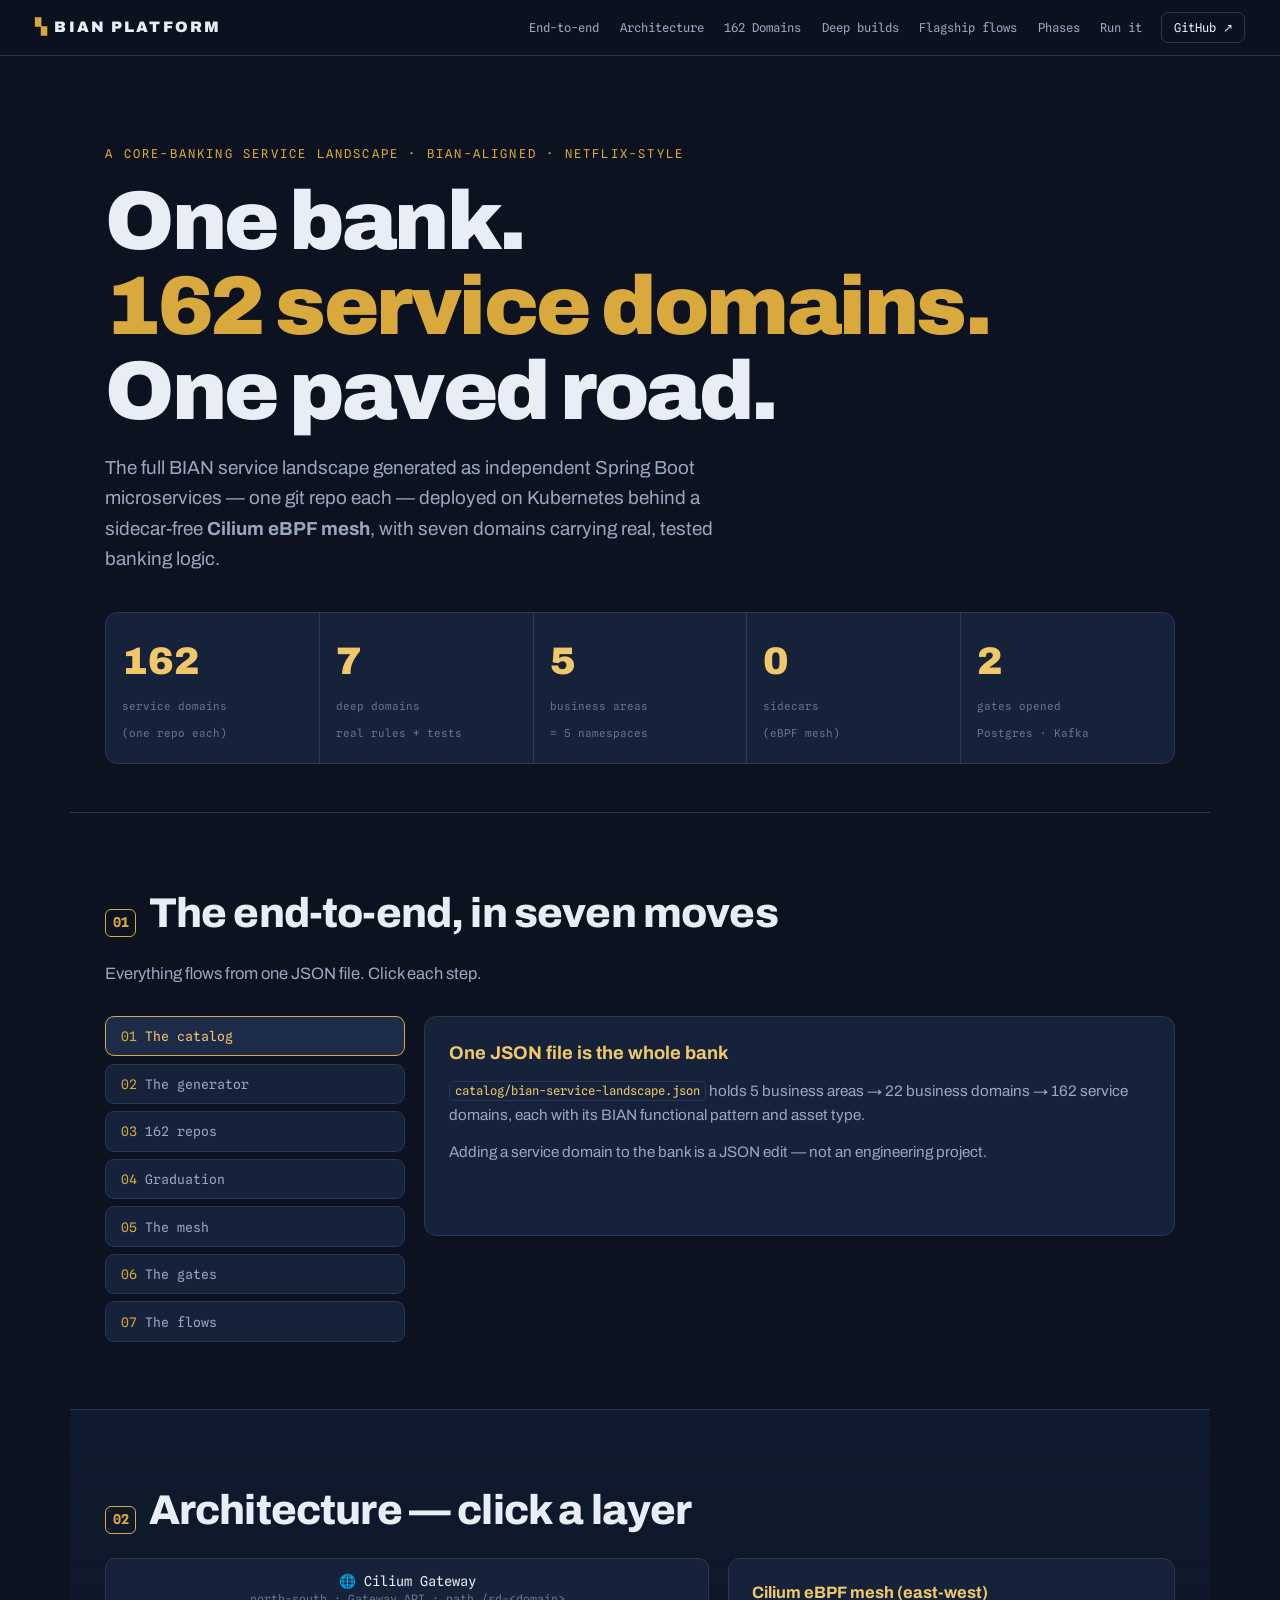
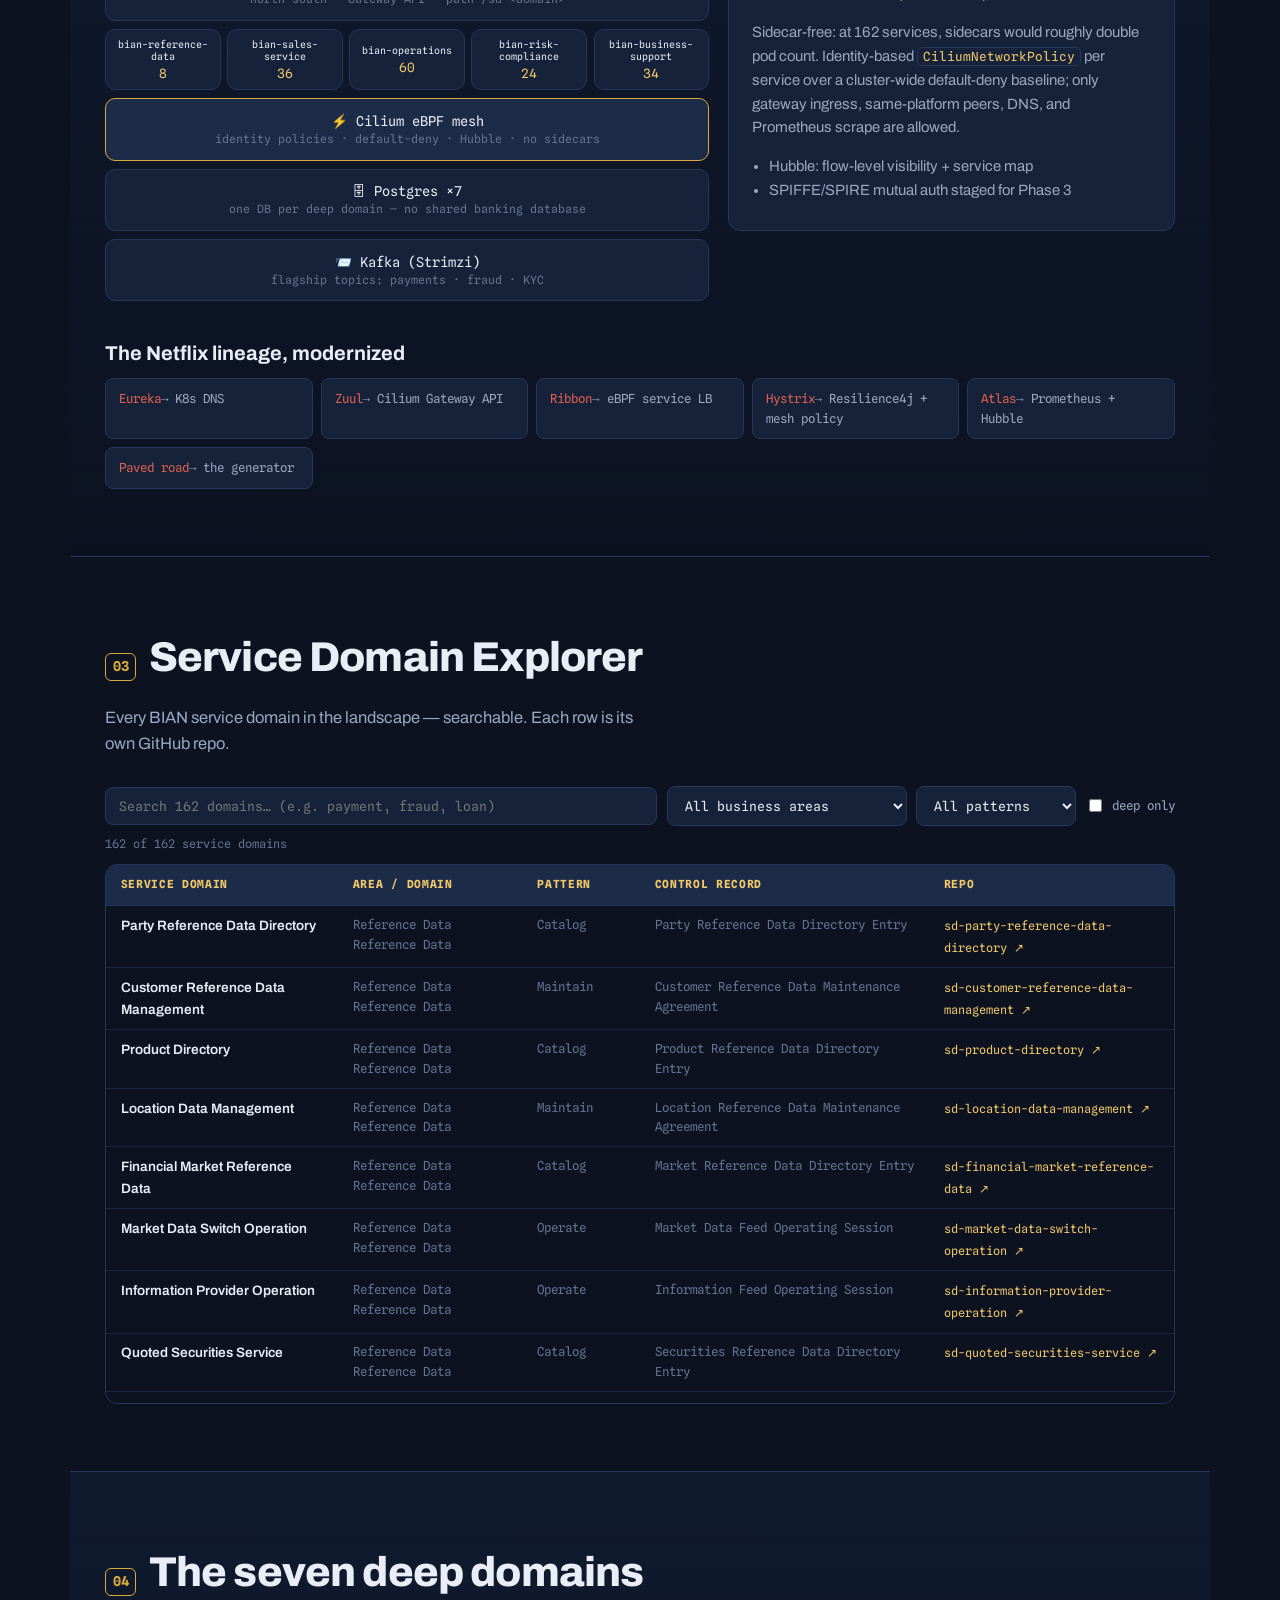
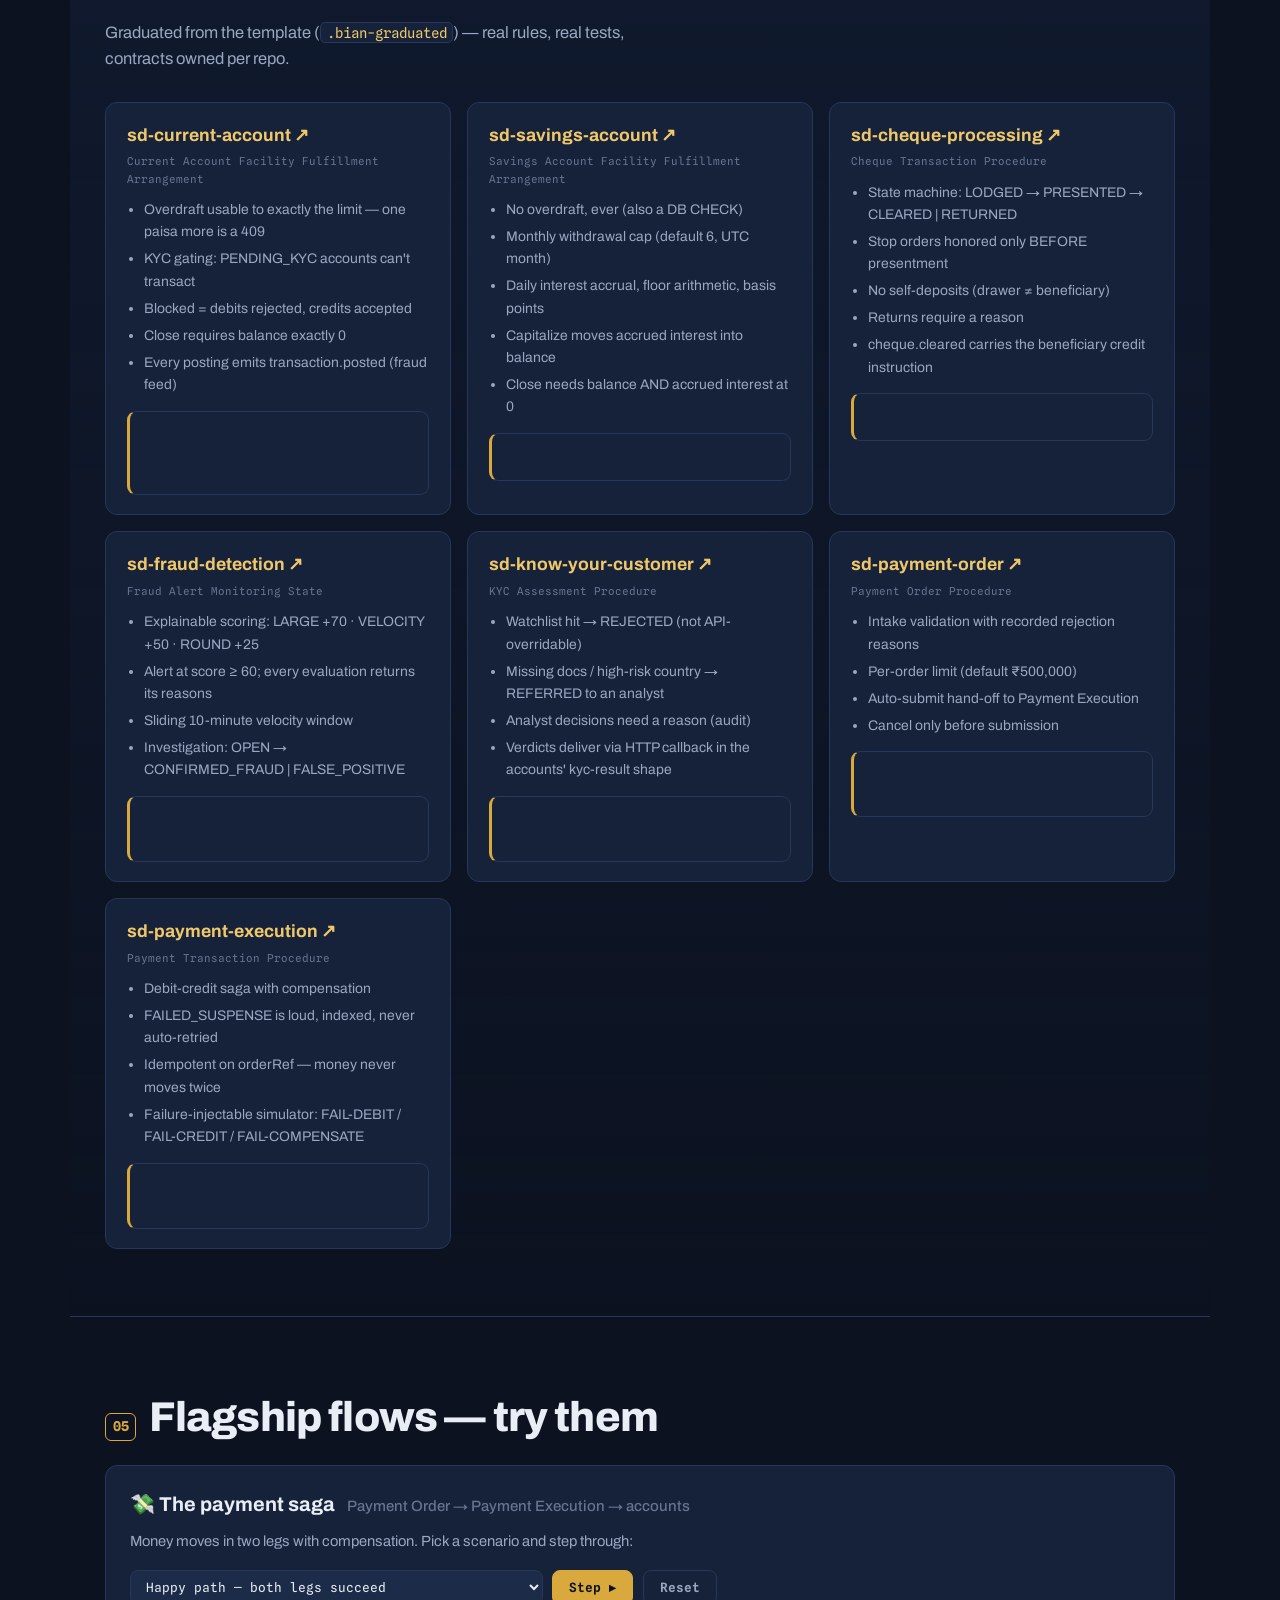
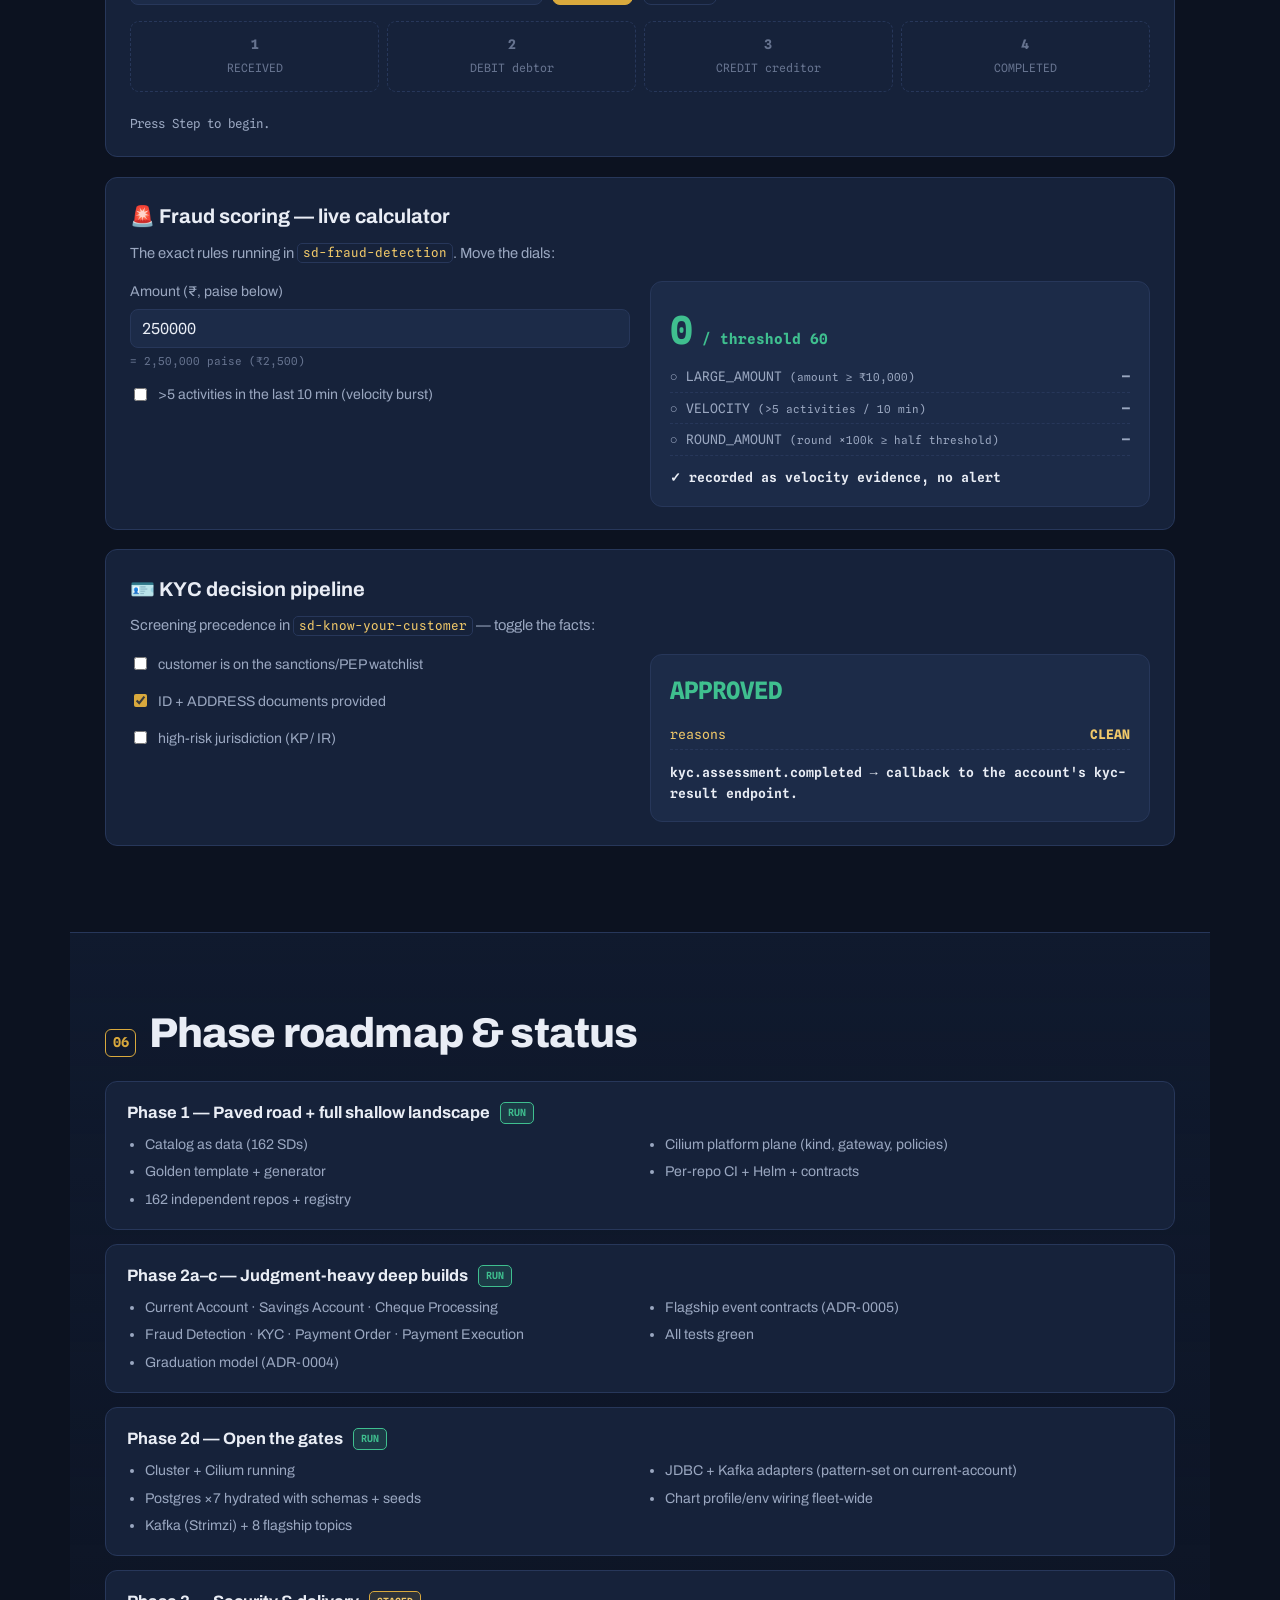
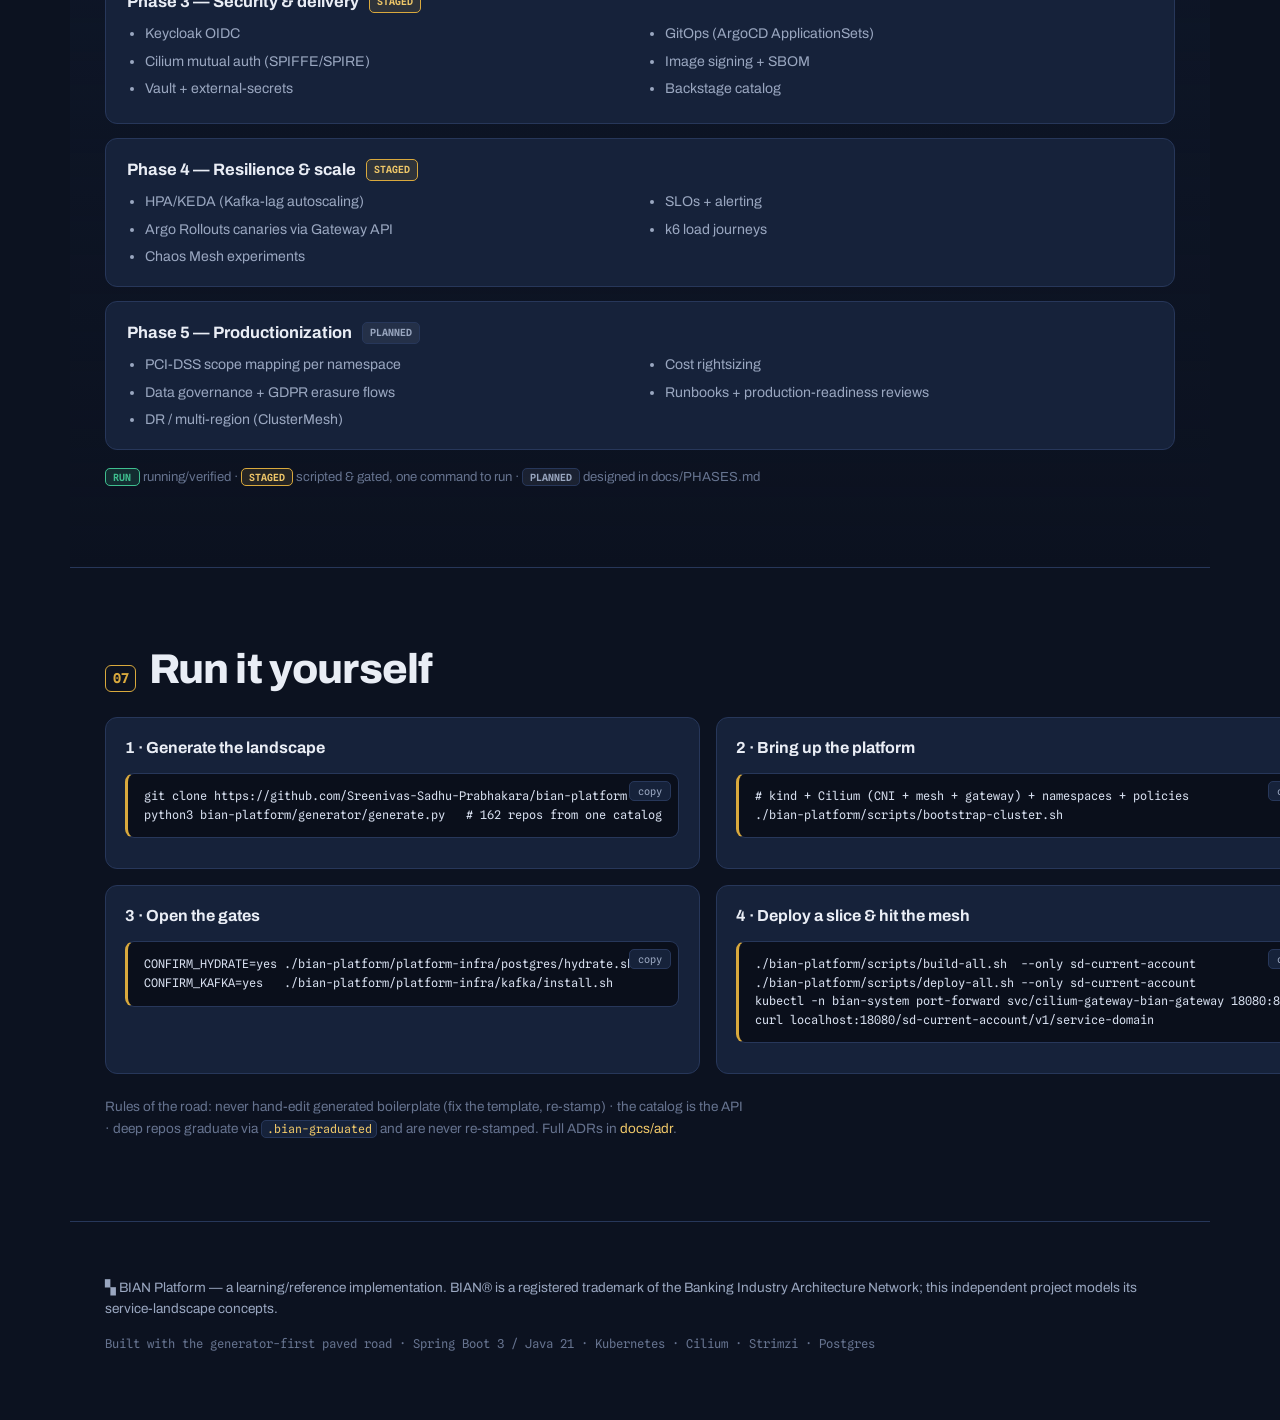
==== docs-site/index.html @ b66334ee "Interactive end-to-end docs site (GitHub Pages) docs-site/: hand-crafted SPA — journey stepper, clic" ====
<!DOCTYPE html>
<html lang="en">
<head>
  <meta charset="UTF-8" />
  <meta name="viewport" content="width=device-width, initial-scale=1.0" />
  <title>BIAN Platform — 162 banking service domains on a Cilium mesh</title>
  <meta name="description" content="End-to-end documentation for a BIAN-aligned core-banking microservice landscape: Netflix-style multi-repo, Spring Boot, Kubernetes, Cilium eBPF mesh." />
  <link rel="preconnect" href="https://fonts.googleapis.com" />
  <link rel="preconnect" href="https://fonts.gstatic.com" crossorigin />
  <link href="https://fonts.googleapis.com/css2?family=Archivo:wght@400;500;600;800;900&family=Spline+Sans+Mono:wght@400;500;600&display=swap" rel="stylesheet" />
  <link rel="stylesheet" href="styles.css" />
</head>
<body>

<header class="top">
  <a class="brand" href="#top"><span class="brand-tick">▚</span> BIAN&nbsp;PLATFORM</a>
  <nav class="nav">
    <a href="#journey">End-to-end</a>
    <a href="#architecture">Architecture</a>
    <a href="#explorer">162 Domains</a>
    <a href="#deep">Deep builds</a>
    <a href="#flows">Flagship flows</a>
    <a href="#phases">Phases</a>
    <a href="#run">Run it</a>
  </nav>
  <a class="gh" href="https://github.com/Sreenivas-Sadhu-Prabhakara/bian-platform" target="_blank" rel="noopener">GitHub ↗</a>
</header>

<main id="top">

  <!-- ─── HERO ─────────────────────────────────────────────────────────── -->
  <section class="hero">
    <p class="hero-eyebrow">A CORE-BANKING SERVICE LANDSCAPE · BIAN-ALIGNED · NETFLIX-STYLE</p>
    <h1>One bank.<br /><span class="accent">162 service domains.</span><br />One paved road.</h1>
    <p class="hero-sub">The full BIAN service landscape generated as independent Spring&nbsp;Boot microservices — one git repo each — deployed on Kubernetes behind a sidecar-free <strong>Cilium eBPF mesh</strong>, with seven domains carrying real, tested banking logic.</p>
    <div class="statline" id="statline">
      <div class="stat"><b>162</b><span>service domains<br/>(one repo each)</span></div>
      <div class="stat"><b>7</b><span>deep domains<br/>real rules + tests</span></div>
      <div class="stat"><b>5</b><span>business areas<br/>= 5 namespaces</span></div>
      <div class="stat"><b>0</b><span>sidecars<br/>(eBPF mesh)</span></div>
      <div class="stat"><b>2</b><span>gates opened<br/>Postgres · Kafka</span></div>
    </div>
  </section>

  <!-- ─── END-TO-END JOURNEY ───────────────────────────────────────────── -->
  <section id="journey" class="band">
    <h2><span class="no">01</span>The end-to-end, in seven moves</h2>
    <p class="intro">Everything flows from one JSON file. Click each step.</p>
    <div class="journey">
      <div class="journey-steps" id="journey-steps"></div>
      <div class="journey-detail" id="journey-detail"></div>
    </div>
  </section>

  <!-- ─── ARCHITECTURE ─────────────────────────────────────────────────── -->
  <section id="architecture" class="band band-alt">
    <h2><span class="no">02</span>Architecture — click a layer</h2>
    <div class="arch">
      <div class="arch-diagram" id="arch-diagram">
        <button class="arch-layer" data-layer="edge">🌐 Cilium Gateway <small>north-south · Gateway API · path /sd-&lt;domain&gt;</small></button>
        <div class="arch-ns-row">
          <button class="arch-layer ns" data-layer="ns">bian-reference-data <small>8</small></button>
          <button class="arch-layer ns" data-layer="ns">bian-sales-service <small>36</small></button>
          <button class="arch-layer ns" data-layer="ns">bian-operations <small>60</small></button>
          <button class="arch-layer ns" data-layer="ns">bian-risk-compliance <small>24</small></button>
          <button class="arch-layer ns" data-layer="ns">bian-business-support <small>34</small></button>
        </div>
        <button class="arch-layer" data-layer="mesh">⚡ Cilium eBPF mesh <small>identity policies · default-deny · Hubble · no sidecars</small></button>
        <button class="arch-layer" data-layer="data">🗄 Postgres ×7 <small>one DB per deep domain — no shared banking database</small></button>
        <button class="arch-layer" data-layer="events">📨 Kafka (Strimzi) <small>flagship topics: payments · fraud · KYC</small></button>
      </div>
      <div class="arch-detail" id="arch-detail"></div>
    </div>
    <div class="netflix">
      <h3>The Netflix lineage, modernized</h3>
      <div class="netflix-grid">
        <div><span>Eureka</span>→ K8s DNS</div>
        <div><span>Zuul</span>→ Cilium Gateway API</div>
        <div><span>Ribbon</span>→ eBPF service LB</div>
        <div><span>Hystrix</span>→ Resilience4j + mesh policy</div>
        <div><span>Atlas</span>→ Prometheus + Hubble</div>
        <div><span>Paved road</span>→ the generator</div>
      </div>
    </div>
  </section>

  <!-- ─── EXPLORER ─────────────────────────────────────────────────────── -->
  <section id="explorer" class="band">
    <h2><span class="no">03</span>Service Domain Explorer</h2>
    <p class="intro">Every BIAN service domain in the landscape — searchable. Each row is its own GitHub repo.</p>
    <div class="explorer-controls">
      <input type="search" id="ex-search" placeholder="Search 162 domains… (e.g. payment, fraud, loan)" aria-label="Search service domains" />
      <select id="ex-area" aria-label="Filter by business area"><option value="">All business areas</option></select>
      <select id="ex-pattern" aria-label="Filter by functional pattern"><option value="">All patterns</option></select>
      <label class="ex-deep"><input type="checkbox" id="ex-deeponly" /> deep only</label>
    </div>
    <p class="ex-count" id="ex-count"></p>
    <div class="ex-table-wrap">
      <table class="ex-table">
        <thead><tr><th>Service domain</th><th>Area / domain</th><th>Pattern</th><th>Control record</th><th>Repo</th></tr></thead>
        <tbody id="ex-body"></tbody>
      </table>
    </div>
  </section>

  <!-- ─── DEEP DOMAINS ─────────────────────────────────────────────────── -->
  <section id="deep" class="band band-alt">
    <h2><span class="no">04</span>The seven deep domains</h2>
    <p class="intro">Graduated from the template (<code>.bian-graduated</code>) — real rules, real tests, contracts owned per repo.</p>
    <div class="deep-grid" id="deep-grid"></div>
  </section>

  <!-- ─── FLAGSHIP FLOWS ───────────────────────────────────────────────── -->
  <section id="flows" class="band">
    <h2><span class="no">05</span>Flagship flows — try them</h2>

    <div class="flow">
      <h3>💸 The payment saga <small>Payment Order → Payment Execution → accounts</small></h3>
      <p>Money moves in two legs with compensation. Pick a scenario and step through:</p>
      <div class="saga-controls">
        <select id="saga-scenario">
          <option value="happy">Happy path — both legs succeed</option>
          <option value="debit">Debit fails — clean failure, nothing moved</option>
          <option value="credit">Credit fails — compensation returns the money</option>
          <option value="suspense">Credit AND compensation fail — SUSPENSE (ops!)</option>
        </select>
        <button class="btn" id="saga-step">Step ▸</button>
        <button class="btn ghost" id="saga-reset">Reset</button>
      </div>
      <div class="saga-track" id="saga-track"></div>
    </div>

    <div class="flow">
      <h3>🚨 Fraud scoring — live calculator</h3>
      <p>The exact rules running in <code>sd-fraud-detection</code>. Move the dials:</p>
      <div class="fraud-calc">
        <div class="fraud-inputs">
          <label>Amount (₹, paise below)
            <input type="number" id="fr-amount" value="250000" min="1" step="1000" />
            <small id="fr-amount-note"></small>
          </label>
          <label class="fr-check"><input type="checkbox" id="fr-velocity" /> &gt;5 activities in the last 10 min (velocity burst)</label>
        </div>
        <div class="fraud-result" id="fraud-result"></div>
      </div>
    </div>

    <div class="flow">
      <h3>🪪 KYC decision pipeline</h3>
      <p>Screening precedence in <code>sd-know-your-customer</code> — toggle the facts:</p>
      <div class="kyc-calc">
        <div class="kyc-inputs">
          <label class="fr-check"><input type="checkbox" id="kyc-watchlist" /> customer is on the sanctions/PEP watchlist</label>
          <label class="fr-check"><input type="checkbox" id="kyc-docs" checked /> ID + ADDRESS documents provided</label>
          <label class="fr-check"><input type="checkbox" id="kyc-country" /> high-risk jurisdiction (KP / IR)</label>
        </div>
        <div class="kyc-result" id="kyc-result"></div>
      </div>
    </div>
  </section>

  <!-- ─── PHASES ───────────────────────────────────────────────────────── -->
  <section id="phases" class="band band-alt">
    <h2><span class="no">06</span>Phase roadmap &amp; status</h2>
    <div class="timeline" id="timeline"></div>
    <p class="legend"><span class="pill run">RUN</span> running/verified · <span class="pill staged">STAGED</span> scripted &amp; gated, one command to run · <span class="pill planned">PLANNED</span> designed in docs/PHASES.md</p>
  </section>

  <!-- ─── RUN IT ───────────────────────────────────────────────────────── -->
  <section id="run" class="band">
    <h2><span class="no">07</span>Run it yourself</h2>
    <div class="run-grid">
      <div class="run-card">
        <h3>1 · Generate the landscape</h3>
<pre data-copy><code>git clone https://github.com/Sreenivas-Sadhu-Prabhakara/bian-platform
python3 bian-platform/generator/generate.py   # 162 repos from one catalog</code></pre>
      </div>
      <div class="run-card">
        <h3>2 · Bring up the platform</h3>
<pre data-copy><code># kind + Cilium (CNI + mesh + gateway) + namespaces + policies
./bian-platform/scripts/bootstrap-cluster.sh</code></pre>
      </div>
      <div class="run-card">
        <h3>3 · Open the gates</h3>
<pre data-copy><code>CONFIRM_HYDRATE=yes ./bian-platform/platform-infra/postgres/hydrate.sh
CONFIRM_KAFKA=yes   ./bian-platform/platform-infra/kafka/install.sh</code></pre>
      </div>
      <div class="run-card">
        <h3>4 · Deploy a slice &amp; hit the mesh</h3>
<pre data-copy><code>./bian-platform/scripts/build-all.sh  --only sd-current-account
./bian-platform/scripts/deploy-all.sh --only sd-current-account
kubectl -n bian-system port-forward svc/cilium-gateway-bian-gateway 18080:80 &amp;
curl localhost:18080/sd-current-account/v1/service-domain</code></pre>
      </div>
    </div>
    <p class="run-note">Rules of the road: never hand-edit generated boilerplate (fix the template, re-stamp) · the catalog is the API · deep repos graduate via <code>.bian-graduated</code> and are never re-stamped. Full ADRs in <a href="https://github.com/Sreenivas-Sadhu-Prabhakara/bian-platform/tree/main/docs/adr" target="_blank" rel="noopener">docs/adr</a>.</p>
  </section>

</main>

<footer class="foot">
  <p>▚ BIAN Platform — a learning/reference implementation. BIAN® is a registered trademark of the Banking Industry Architecture Network; this independent project models its service-landscape concepts.</p>
  <p class="foot-dim">Built with the generator-first paved road · Spring Boot 3 / Java 21 · Kubernetes · Cilium · Strimzi · Postgres</p>
</footer>

<script src="data.js"></script>
<script src="app.js"></script>
</body>
</html>
---- docs-site/styles.css ----
/* ════════════════════════════════════════════════════════════════
   BIAN Platform docs — "private-bank mission control"
   Dark ink-navy, ledger gold accent, grotesk display + mono data.
   ════════════════════════════════════════════════════════════════ */
:root {
  --bg:        #0c1220;
  --bg-2:      #101a2e;
  --panel:     #16223a;
  --panel-2:   #1c2b48;
  --line:      #27375a;
  --ink:       #e9edf5;
  --ink-dim:   #9aa7c0;
  --ink-faint: #66738f;
  --gold:      #d9a93d;
  --gold-soft: #f0c869;
  --green:     #3fbf8f;
  --red:       #e0604f;
  --blue:      #5b8dd9;
  --mono: "Spline Sans Mono", ui-monospace, Menlo, monospace;
  --sans: "Archivo", -apple-system, "Helvetica Neue", sans-serif;
  --maxw: 1140px;
  --r: 12px;
}
* { box-sizing: border-box; }
html { scroll-behavior: smooth; scroll-padding-top: 76px; }
body {
  margin: 0; background: var(--bg); color: var(--ink);
  font-family: var(--sans); font-size: 16.5px; line-height: 1.6;
  -webkit-font-smoothing: antialiased;
}
body::before { /* ledger grid */
  content: ""; position: fixed; inset: 0; pointer-events: none; opacity: .35; z-index: 0;
  background-image:
    linear-gradient(rgba(91,141,217,.05) 1px, transparent 1px),
    linear-gradient(90deg, rgba(91,141,217,.05) 1px, transparent 1px);
  background-size: 44px 44px;
}
main, header, footer { position: relative; z-index: 1; }
a { color: var(--gold-soft); text-decoration: none; }
a:hover { text-decoration: underline; }
code { font-family: var(--mono); font-size: .85em; background: var(--panel); border: 1px solid var(--line); border-radius: 5px; padding: .1em .4em; color: var(--gold-soft); }
h2 { font-size: clamp(1.7rem, 4.5vw, 2.6rem); font-weight: 800; letter-spacing: -.02em; margin: 0 0 .9rem; display: flex; gap: .8rem; align-items: baseline; }
h2 .no { font-family: var(--mono); font-size: .85rem; color: var(--gold); border: 1px solid var(--gold); border-radius: 6px; padding: .12rem .45rem; }
h3 { font-weight: 700; font-size: 1.25rem; margin: 0 0 .6rem; }
h3 small { color: var(--ink-faint); font-weight: 500; font-size: .75em; margin-left: .5rem; }
.intro { color: var(--ink-dim); max-width: 62ch; margin: 0 0 1.8rem; }

/* top bar */
.top {
  position: sticky; top: 0; z-index: 50; display: flex; align-items: center; gap: 1.2rem;
  padding: .75rem clamp(1rem, 4vw, 2.2rem);
  background: rgba(12,18,32,.86); backdrop-filter: blur(10px);
  border-bottom: 1px solid var(--line);
}
.brand { font-weight: 900; letter-spacing: .14em; font-size: .95rem; color: var(--ink); }
.brand-tick { color: var(--gold); }
.nav { display: flex; gap: clamp(.6rem, 1.6vw, 1.3rem); flex-wrap: wrap; margin-left: auto; }
.nav a { font-family: var(--mono); font-size: .76rem; color: var(--ink-dim); }
.nav a:hover { color: var(--gold-soft); text-decoration: none; }
.gh { font-family: var(--mono); font-size: .76rem; border: 1px solid var(--line); border-radius: 7px; padding: .3rem .7rem; color: var(--ink); }
.gh:hover { border-color: var(--gold); text-decoration: none; }
@media (max-width: 900px) { .nav { display: none; } }

/* hero */
.hero { max-width: var(--maxw); margin: 0 auto; padding: clamp(3rem, 8vw, 5.5rem) clamp(1rem, 4vw, 2.2rem) 3rem; }
.hero-eyebrow { font-family: var(--mono); font-size: .76rem; letter-spacing: .18em; color: var(--gold); margin: 0 0 1rem; }
.hero h1 { font-size: clamp(2.6rem, 8vw, 5.2rem); font-weight: 900; line-height: 1.02; letter-spacing: -.03em; margin: 0 0 1.2rem; }
.accent { color: var(--gold); }
.hero-sub { max-width: 56ch; color: var(--ink-dim); font-size: clamp(1rem, 2.2vw, 1.18rem); margin: 0 0 2.4rem; }
.statline { display: grid; grid-template-columns: repeat(5, 1fr); gap: 1px; background: var(--line); border: 1px solid var(--line); border-radius: var(--r); overflow: hidden; }
.stat { background: var(--panel); padding: 1.1rem 1rem; }
.stat b { display: block; font-size: clamp(1.6rem, 4vw, 2.4rem); font-weight: 900; color: var(--gold-soft); font-variant-numeric: tabular-nums; }
.stat span { font-family: var(--mono); font-size: .68rem; color: var(--ink-faint); line-height: 1.4; }
@media (max-width: 760px) { .statline { grid-template-columns: repeat(2, 1fr); } }

/* bands */
.band { max-width: var(--maxw); margin: 0 auto; padding: clamp(2.6rem, 6vw, 4.2rem) clamp(1rem, 4vw, 2.2rem); border-top: 1px solid var(--line); }
.band-alt { background: linear-gradient(180deg, var(--bg-2), transparent); }

/* journey */
.journey { display: grid; grid-template-columns: 300px 1fr; gap: 1.2rem; align-items: start; }
@media (max-width: 820px) { .journey { grid-template-columns: 1fr; } }
.journey-steps { display: flex; flex-direction: column; gap: .45rem; }
.jstep {
  text-align: left; cursor: pointer; font-family: var(--mono); font-size: .82rem;
  background: var(--panel); color: var(--ink-dim); border: 1px solid var(--line);
  border-radius: 9px; padding: .7rem .9rem; transition: .15s;
}
.jstep:hover { border-color: var(--gold); color: var(--ink); }
.jstep.active { background: var(--panel-2); border-color: var(--gold); color: var(--gold-soft); }
.jstep .jno { color: var(--gold); margin-right: .5rem; }
.journey-detail { background: var(--panel); border: 1px solid var(--line); border-radius: var(--r); padding: 1.4rem 1.5rem; min-height: 220px; position: sticky; top: 86px; }
.journey-detail h4 { margin: 0 0 .6rem; font-size: 1.15rem; color: var(--gold-soft); }
.journey-detail p { margin: 0 0 .8rem; color: var(--ink-dim); font-size: .95rem; }
.journey-detail code { font-size: .8em; }

/* architecture */
.arch { display: grid; grid-template-columns: 1.15fr .85fr; gap: 1.2rem; align-items: start; }
@media (max-width: 880px) { .arch { grid-template-columns: 1fr; } }
.arch-diagram { display: flex; flex-direction: column; gap: .5rem; }
.arch-layer {
  cursor: pointer; width: 100%; text-align: center; font-family: var(--mono); font-size: .85rem;
  background: var(--panel); color: var(--ink); border: 1px solid var(--line); border-radius: 10px;
  padding: .85rem .8rem; transition: .15s;
}
.arch-layer small { display: block; color: var(--ink-faint); font-size: .72rem; margin-top: .2rem; }
.arch-layer:hover, .arch-layer.active { border-color: var(--gold); background: var(--panel-2); }
.arch-ns-row { display: grid; grid-template-columns: repeat(5, 1fr); gap: .4rem; }
.arch-layer.ns { font-size: .62rem; padding: .55rem .25rem; }
.arch-layer.ns small { font-size: .8rem; color: var(--gold-soft); }
@media (max-width: 680px) { .arch-ns-row { grid-template-columns: repeat(2, 1fr); } }
.arch-detail { background: var(--panel); border: 1px solid var(--line); border-radius: var(--r); padding: 1.3rem 1.4rem; min-height: 180px; position: sticky; top: 86px; }
.arch-detail h4 { margin: 0 0 .5rem; color: var(--gold-soft); }
.arch-detail p, .arch-detail li { color: var(--ink-dim); font-size: .93rem; }
.arch-detail ul { padding-left: 1.1rem; margin: .4rem 0; }
.netflix { margin-top: 2.2rem; }
.netflix-grid { display: grid; grid-template-columns: repeat(auto-fit, minmax(190px, 1fr)); gap: .5rem; }
.netflix-grid div { font-family: var(--mono); font-size: .78rem; color: var(--ink-dim); background: var(--panel); border: 1px solid var(--line); border-radius: 8px; padding: .6rem .8rem; }
.netflix-grid span { color: var(--red); }

/* explorer */
.explorer-controls { display: flex; gap: .6rem; flex-wrap: wrap; align-items: center; margin-bottom: .6rem; }
.explorer-controls input[type="search"], .explorer-controls select {
  background: var(--panel); color: var(--ink); border: 1px solid var(--line); border-radius: 8px;
  font-family: var(--mono); font-size: .82rem; padding: .6rem .8rem;
}
.explorer-controls input[type="search"] { flex: 1; min-width: 240px; }
.ex-deep { font-family: var(--mono); font-size: .78rem; color: var(--ink-dim); display: inline-flex; align-items: center; gap: .4rem; }
.ex-deep input { accent-color: var(--gold); }
.ex-count { font-family: var(--mono); font-size: .74rem; color: var(--ink-faint); margin: 0 0 .6rem; }
.ex-table-wrap { border: 1px solid var(--line); border-radius: var(--r); overflow: auto; max-height: 540px; }
.ex-table { width: 100%; border-collapse: collapse; font-size: .85rem; }
.ex-table th {
  position: sticky; top: 0; background: var(--panel-2); color: var(--gold-soft);
  font-family: var(--mono); font-size: .7rem; text-transform: uppercase; letter-spacing: .06em;
  text-align: left; padding: .7rem .9rem; border-bottom: 1px solid var(--line);
}
.ex-table td { padding: .55rem .9rem; border-bottom: 1px solid rgba(39,55,90,.5); vertical-align: top; }
.ex-table tbody tr:hover { background: var(--panel); }
.ex-table .sd-name { font-weight: 600; color: var(--ink); }
.ex-table .dim { color: var(--ink-faint); font-size: .78rem; font-family: var(--mono); }
.badge-deep { font-family: var(--mono); font-size: .62rem; color: #0c1220; background: var(--gold); border-radius: 4px; padding: .1rem .35rem; margin-left: .45rem; vertical-align: middle; }
.repo-link { font-family: var(--mono); font-size: .74rem; }

/* deep grid */
.deep-grid { display: grid; grid-template-columns: repeat(auto-fill, minmax(330px, 1fr)); gap: 1rem; }
.deep-card { background: var(--panel); border: 1px solid var(--line); border-radius: var(--r); padding: 1.2rem 1.3rem; }
.deep-card h4 { margin: 0 0 .2rem; font-size: 1.1rem; }
.deep-card .cr { font-family: var(--mono); font-size: .68rem; color: var(--ink-faint); margin: 0 0 .7rem; }
.deep-card ul { margin: 0 0 .9rem; padding-left: 1.05rem; color: var(--ink-dim); font-size: .87rem; }
.deep-card li { margin-bottom: .3rem; }
.deep-card pre { margin: 0; }

/* code blocks */
pre {
  position: relative; background: #0a0f1b; border: 1px solid var(--line); border-left: 3px solid var(--gold);
  border-radius: 9px; padding: .85rem 1rem; overflow-x: auto;
  font-family: var(--mono); font-size: .74rem; line-height: 1.55; color: #d6deee;
}
pre code { background: transparent; border: 0; padding: 0; color: inherit; font-size: 1em; }
.copy-btn {
  position: absolute; top: .45rem; right: .45rem; cursor: pointer;
  font-family: var(--mono); font-size: .64rem; color: var(--ink-dim);
  background: var(--panel); border: 1px solid var(--line); border-radius: 5px; padding: .2rem .5rem;
}
.copy-btn:hover { color: var(--gold-soft); border-color: var(--gold); }
.copy-btn.ok { color: #0c1220; background: var(--gold); border-color: var(--gold); }

/* flows */
.flow { background: var(--panel); border: 1px solid var(--line); border-radius: var(--r); padding: 1.4rem 1.5rem; margin-bottom: 1.2rem; }
.flow p { color: var(--ink-dim); font-size: .92rem; margin: .2rem 0 1rem; }
.btn {
  cursor: pointer; font-family: var(--mono); font-size: .8rem; font-weight: 600;
  background: var(--gold); color: #0c1220; border: 1px solid var(--gold); border-radius: 8px; padding: .55rem 1rem;
}
.btn:hover { background: var(--gold-soft); }
.btn.ghost { background: transparent; color: var(--ink-dim); border-color: var(--line); }
.btn.ghost:hover { color: var(--ink); border-color: var(--ink-dim); }
.saga-controls { display: flex; gap: .6rem; flex-wrap: wrap; margin-bottom: 1rem; }
.saga-controls select { background: var(--panel-2); color: var(--ink); border: 1px solid var(--line); border-radius: 8px; font-family: var(--mono); font-size: .8rem; padding: .5rem .7rem; }
.saga-track { display: flex; gap: .5rem; flex-wrap: wrap; }
.saga-node {
  flex: 1; min-width: 130px; text-align: center; font-family: var(--mono); font-size: .72rem;
  border: 1px dashed var(--line); border-radius: 9px; padding: .8rem .5rem; color: var(--ink-faint);
  transition: .2s;
}
.saga-node b { display: block; font-size: .82rem; margin-bottom: .25rem; }
.saga-node.on { border-style: solid; border-color: var(--blue); color: var(--ink); background: rgba(91,141,217,.08); }
.saga-node.good { border-color: var(--green); color: var(--green); background: rgba(63,191,143,.08); }
.saga-node.bad { border-color: var(--red); color: var(--red); background: rgba(224,96,79,.08); }
.saga-msg { font-family: var(--mono); font-size: .78rem; margin-top: .9rem; color: var(--ink-dim); min-height: 1.4em; }

.fraud-calc, .kyc-calc { display: grid; grid-template-columns: 1fr 1fr; gap: 1.2rem; align-items: start; }
@media (max-width: 720px) { .fraud-calc, .kyc-calc { grid-template-columns: 1fr; } }
.fraud-inputs label, .kyc-inputs label { display: block; font-size: .88rem; color: var(--ink-dim); margin-bottom: .9rem; }
.fraud-inputs input[type="number"] {
  display: block; width: 100%; margin-top: .35rem; background: var(--panel-2); color: var(--ink);
  border: 1px solid var(--line); border-radius: 8px; font-family: var(--mono); font-size: .95rem; padding: .55rem .7rem;
}
.fraud-inputs small { display: block; font-family: var(--mono); font-size: .68rem; color: var(--ink-faint); margin-top: .3rem; }
.fr-check { display: flex !important; gap: .5rem; align-items: flex-start; cursor: pointer; }
.fr-check input { accent-color: var(--gold); margin-top: .2rem; }
.fraud-result, .kyc-result { background: var(--panel-2); border: 1px solid var(--line); border-radius: var(--r); padding: 1.1rem 1.2rem; font-family: var(--mono); font-size: .82rem; }
.score-big { font-size: 2.4rem; font-weight: 900; font-variant-numeric: tabular-nums; }
.score-big.alert { color: var(--red); }
.score-big.clean { color: var(--green); }
.rule-line { display: flex; justify-content: space-between; border-bottom: 1px dashed var(--line); padding: .3rem 0; color: var(--ink-dim); }
.rule-line.hit { color: var(--gold-soft); }
.verdict { margin-top: .7rem; font-weight: 600; }
.kyc-outcome { font-size: 1.5rem; font-weight: 900; margin-bottom: .5rem; }
.kyc-outcome.approved { color: var(--green); }
.kyc-outcome.rejected { color: var(--red); }
.kyc-outcome.referred { color: var(--gold-soft); }

/* timeline */
.timeline { display: flex; flex-direction: column; gap: .9rem; }
.phase { background: var(--panel); border: 1px solid var(--line); border-radius: var(--r); padding: 1.1rem 1.3rem; }
.phase h4 { margin: 0 0 .5rem; display: flex; align-items: center; gap: .6rem; flex-wrap: wrap; }
.phase ul { margin: 0; padding-left: 1.1rem; color: var(--ink-dim); font-size: .88rem; columns: 2; column-gap: 2rem; }
@media (max-width: 720px) { .phase ul { columns: 1; } }
.phase li { margin-bottom: .3rem; break-inside: avoid; }
.pill { font-family: var(--mono); font-size: .62rem; font-weight: 600; border-radius: 5px; padding: .12rem .45rem; vertical-align: middle; }
.pill.run { background: rgba(63,191,143,.15); color: var(--green); border: 1px solid var(--green); }
.pill.staged { background: rgba(217,169,61,.12); color: var(--gold-soft); border: 1px solid var(--gold); }
.pill.planned { background: rgba(154,167,192,.1); color: var(--ink-dim); border: 1px solid var(--line); }
.legend { font-size: .82rem; color: var(--ink-faint); margin-top: 1rem; }

/* run */
.run-grid { display: grid; grid-template-columns: 1fr 1fr; gap: 1rem; }
@media (max-width: 760px) { .run-grid { grid-template-columns: 1fr; } }
.run-card { background: var(--panel); border: 1px solid var(--line); border-radius: var(--r); padding: 1.1rem 1.2rem; }
.run-card h3 { font-size: 1rem; }
.run-note { color: var(--ink-faint); font-size: .85rem; margin-top: 1.4rem; max-width: 80ch; }

/* footer */
.foot { max-width: var(--maxw); margin: 0 auto; padding: 2.6rem clamp(1rem, 4vw, 2.2rem) 3.4rem; border-top: 1px solid var(--line); color: var(--ink-dim); font-size: .85rem; }
.foot-dim { color: var(--ink-faint); font-size: .76rem; font-family: var(--mono); }

@media (prefers-reduced-motion: reduce) { * { transition: none !important; scroll-behavior: auto !important; } }
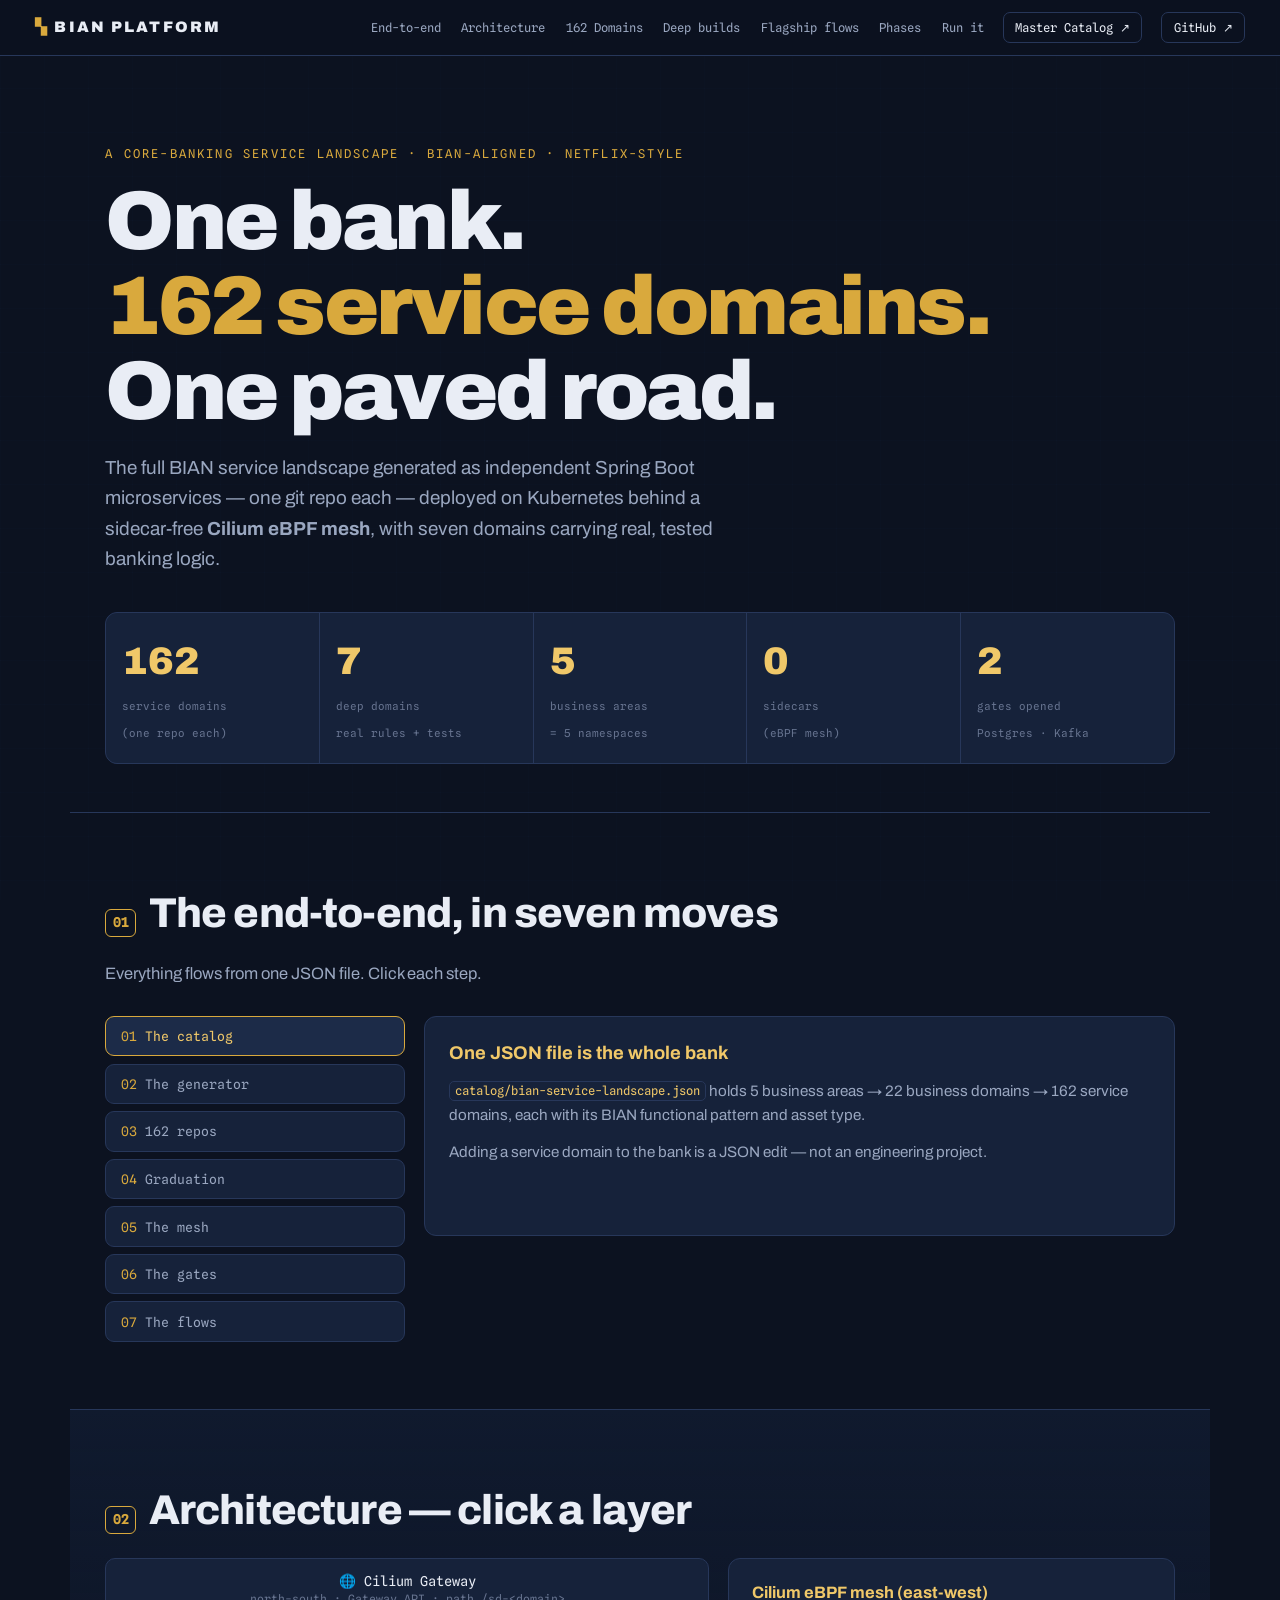
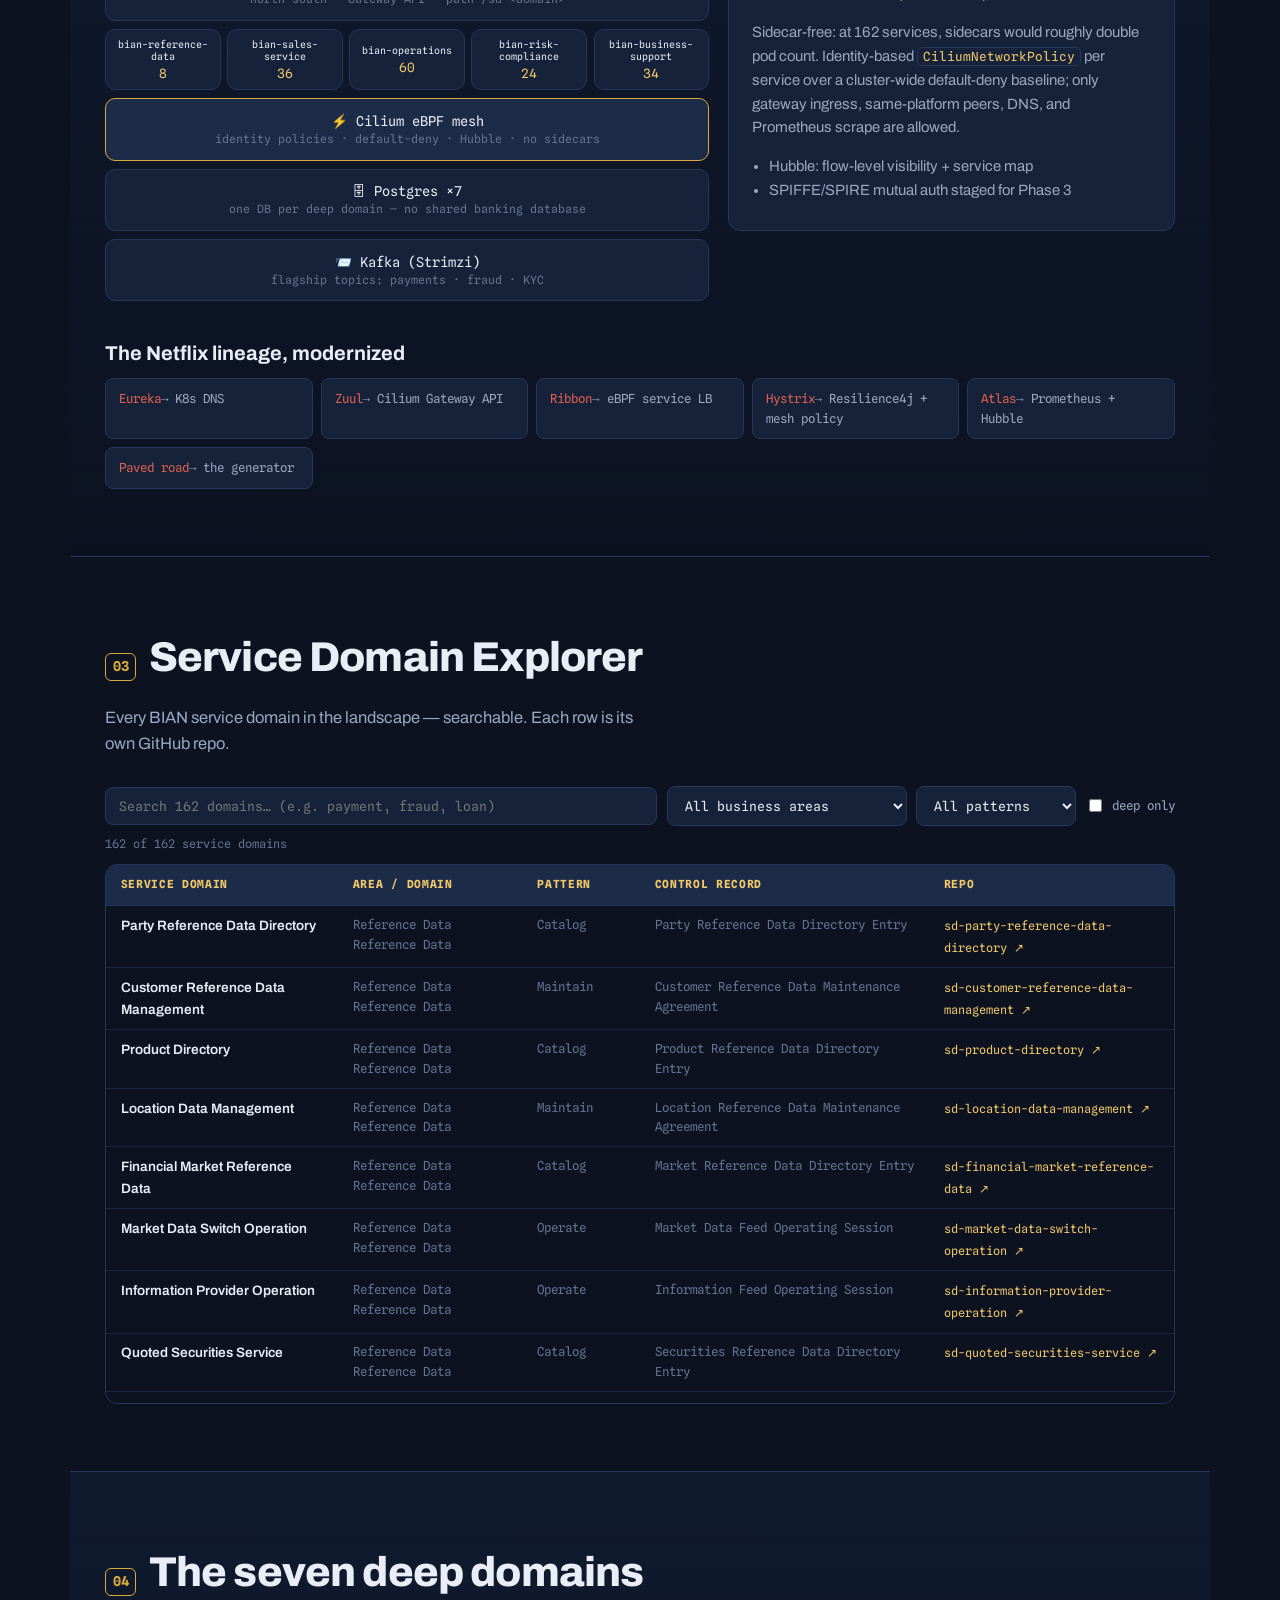
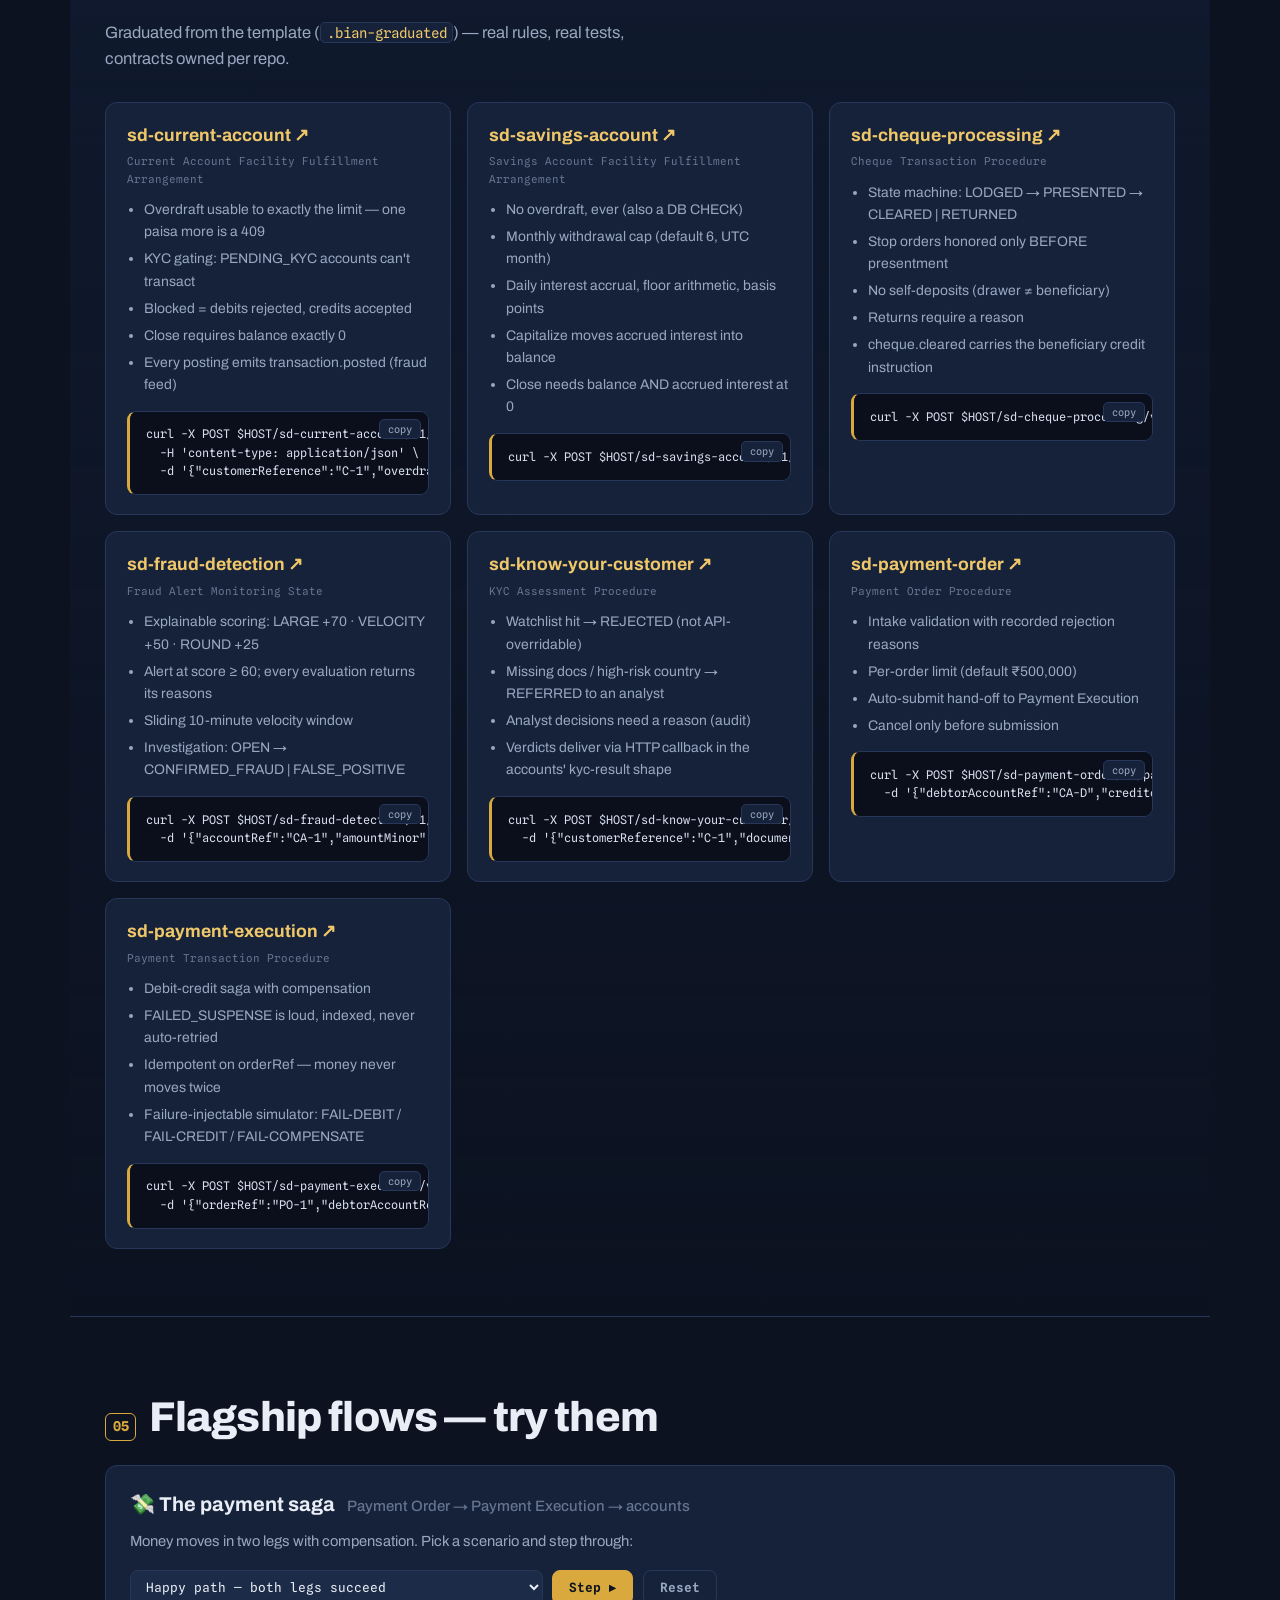
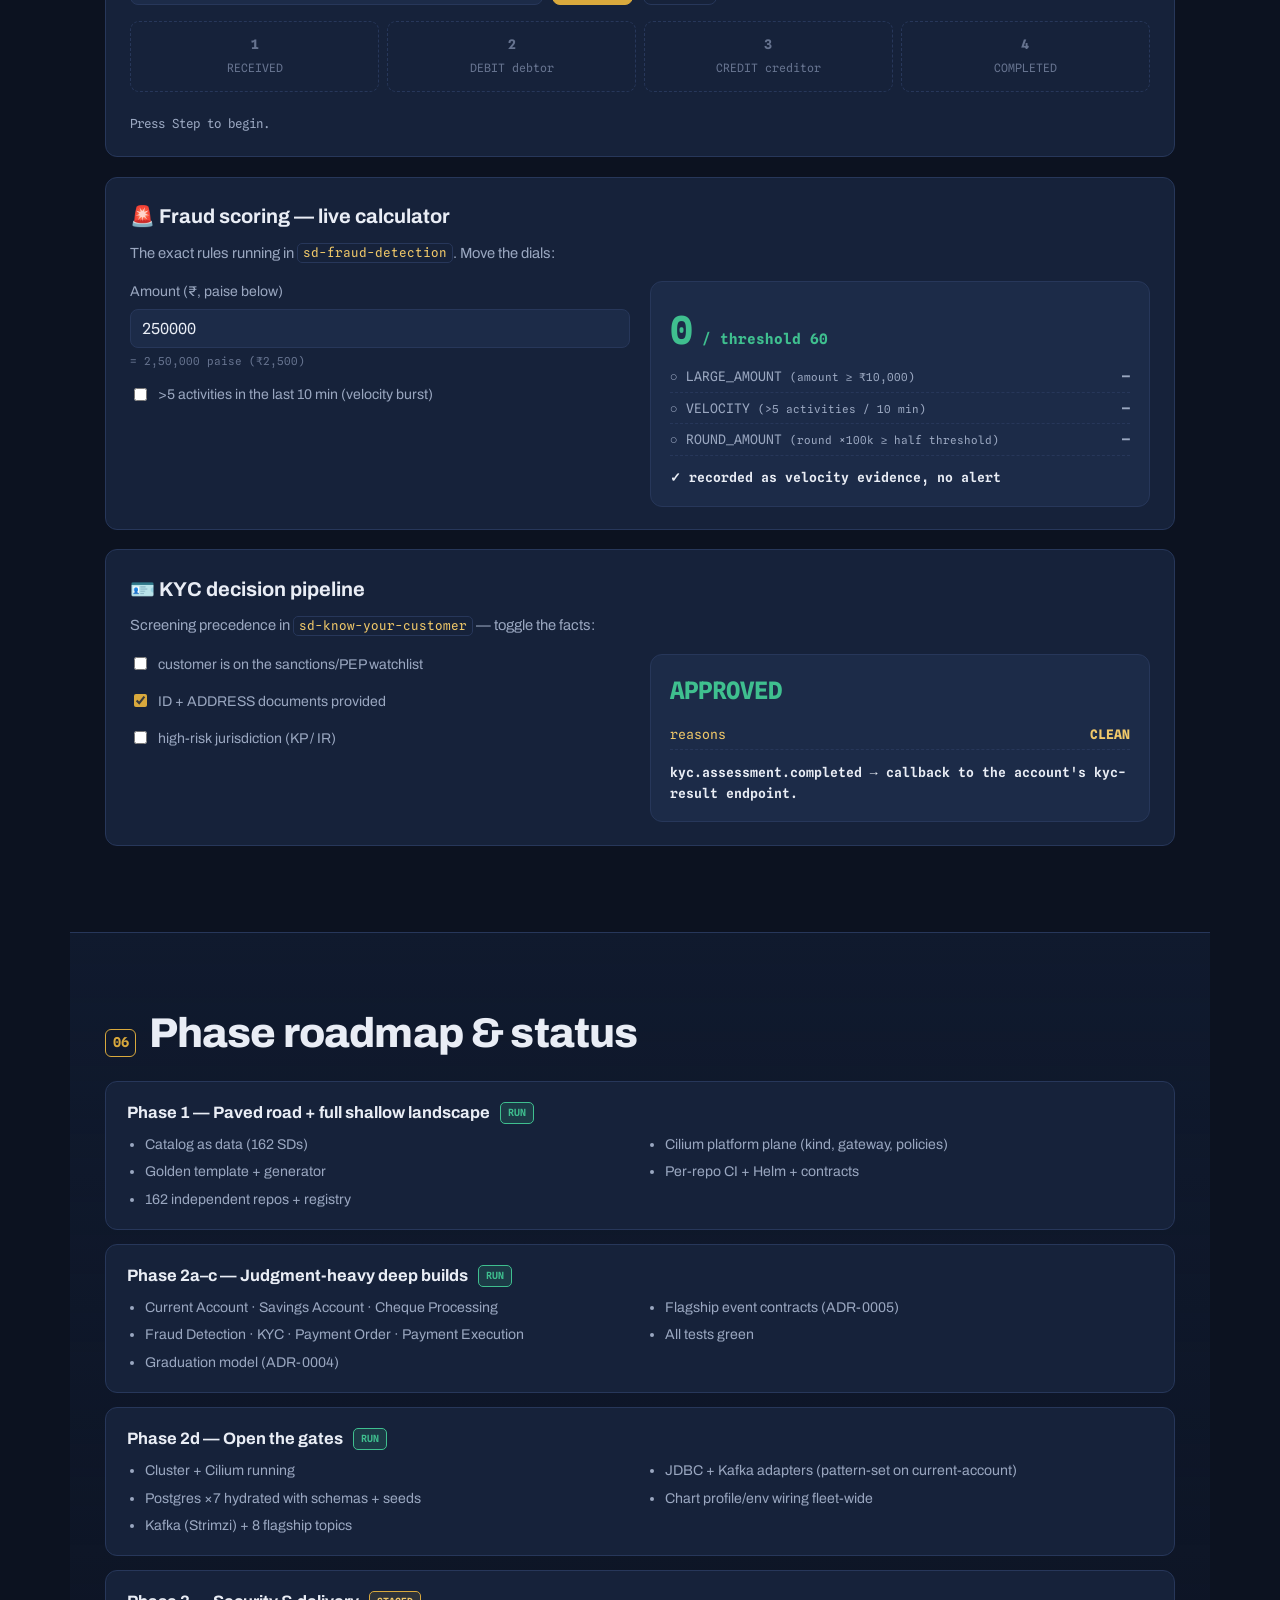
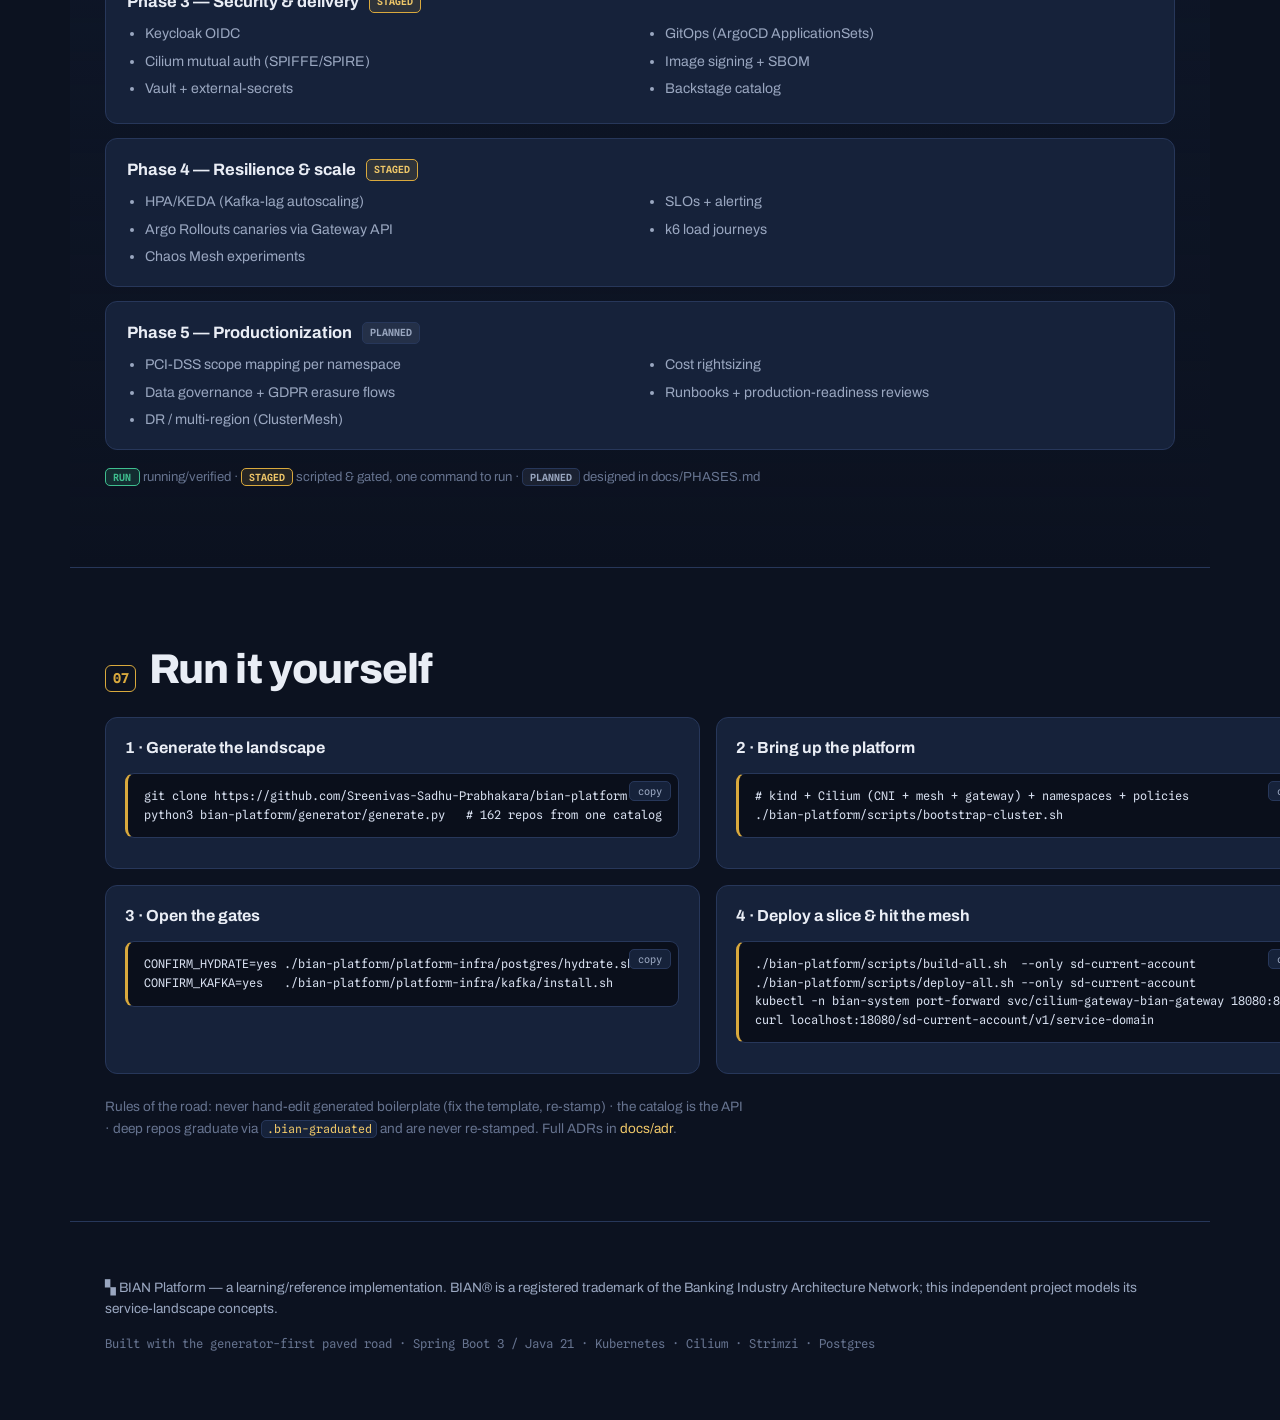
==== commit 3eda4459: "Contract testing suite + Master Catalog - Template gains contract/ApiContractTest: boots the service" ====
--- a/docs-site/index.html
+++ b/docs-site/index.html
@@ -23,6 +23,7 @@
     <a href="#phases">Phases</a>
     <a href="#run">Run it</a>
   </nav>
+  <a class="gh" href="https://github.com/Sreenivas-Sadhu-Prabhakara/bian-platform/blob/main/MASTER-CATALOG.md" target="_blank" rel="noopener">Master Catalog ↗</a>
   <a class="gh" href="https://github.com/Sreenivas-Sadhu-Prabhakara/bian-platform" target="_blank" rel="noopener">GitHub ↗</a>
 </header>
 
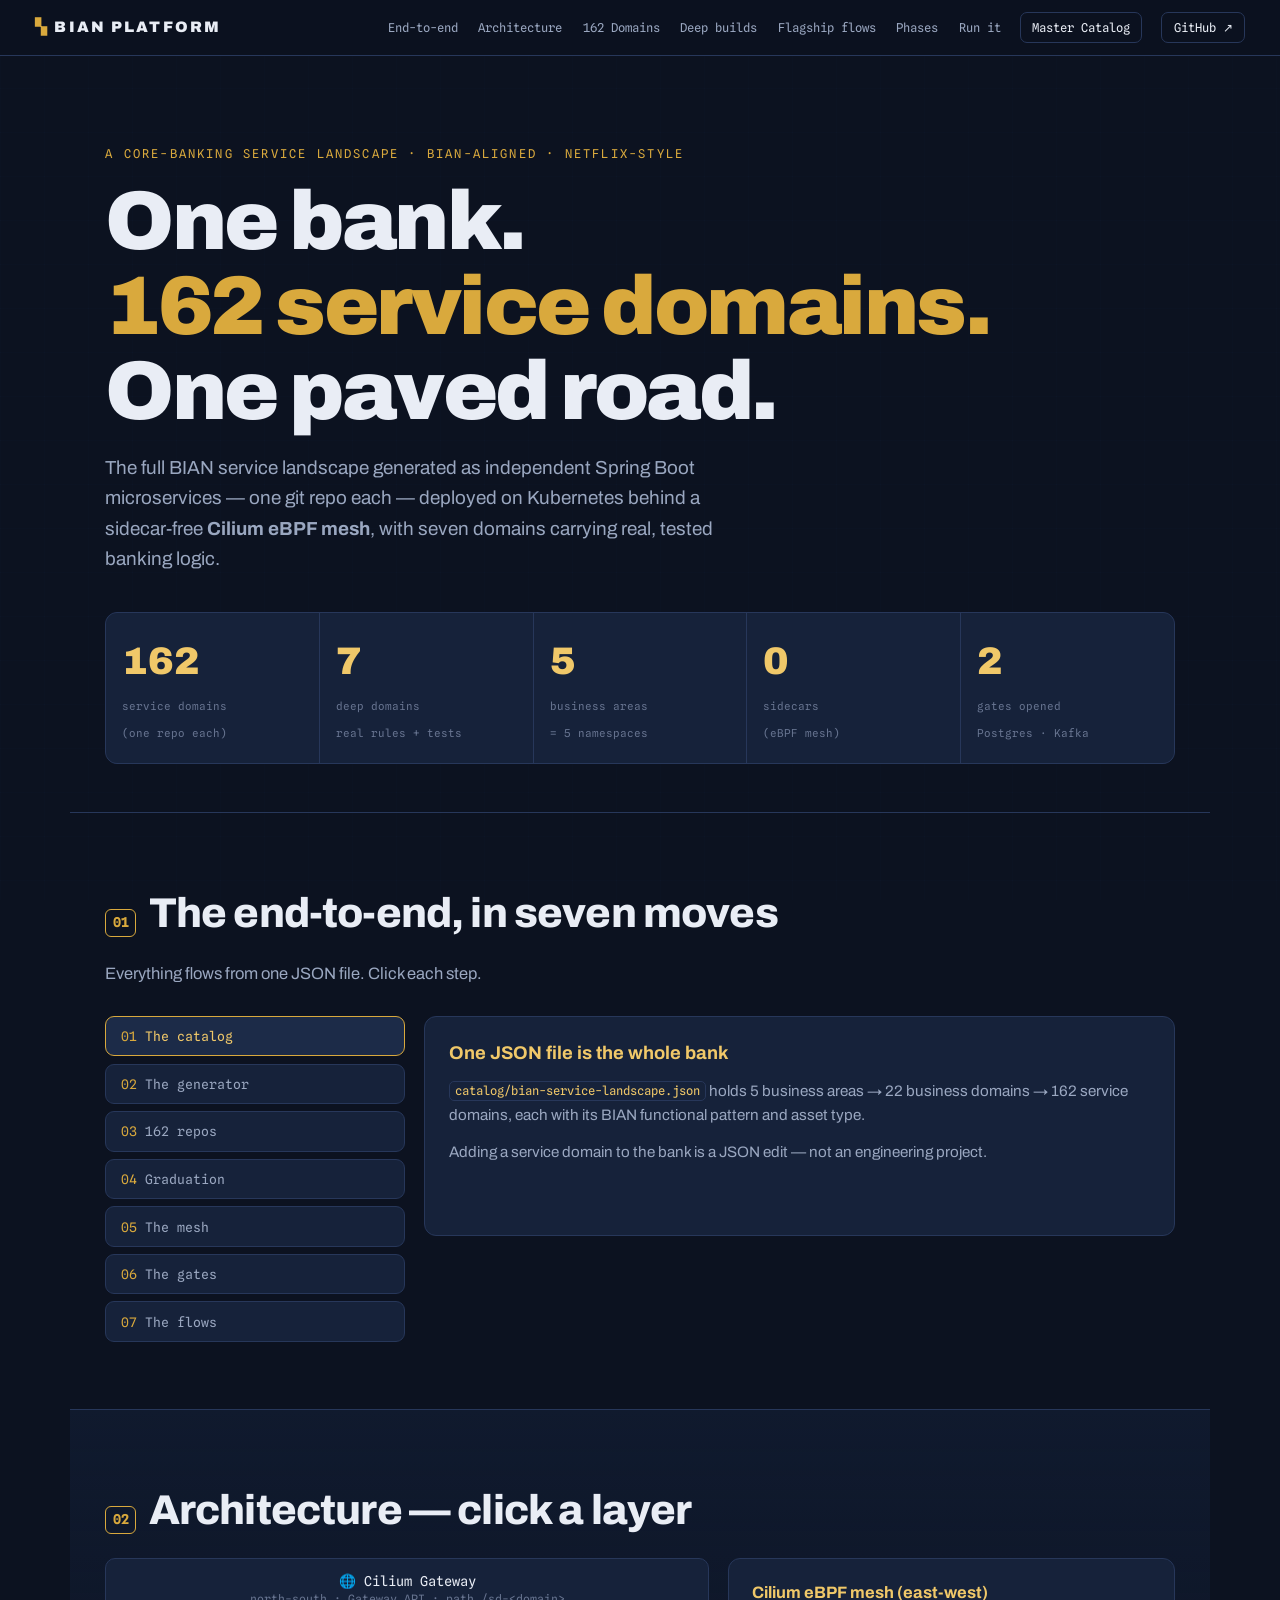
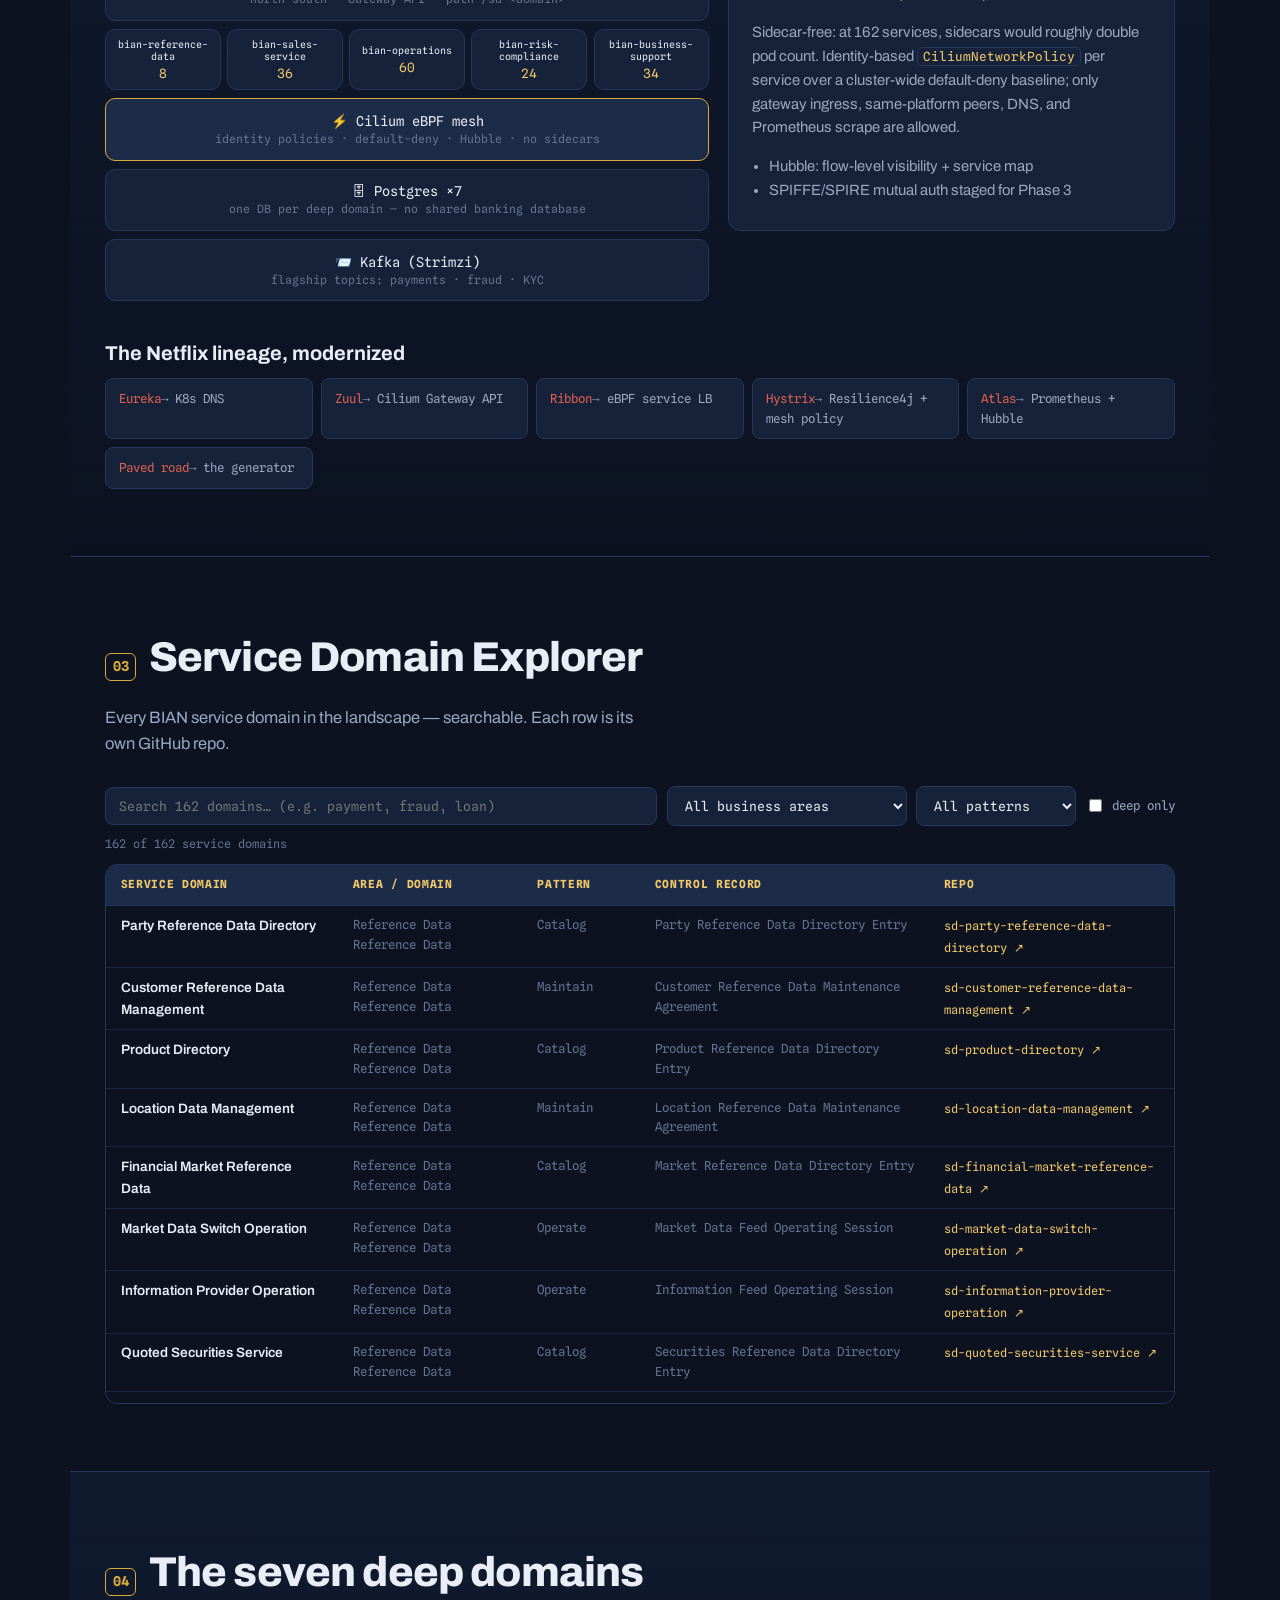
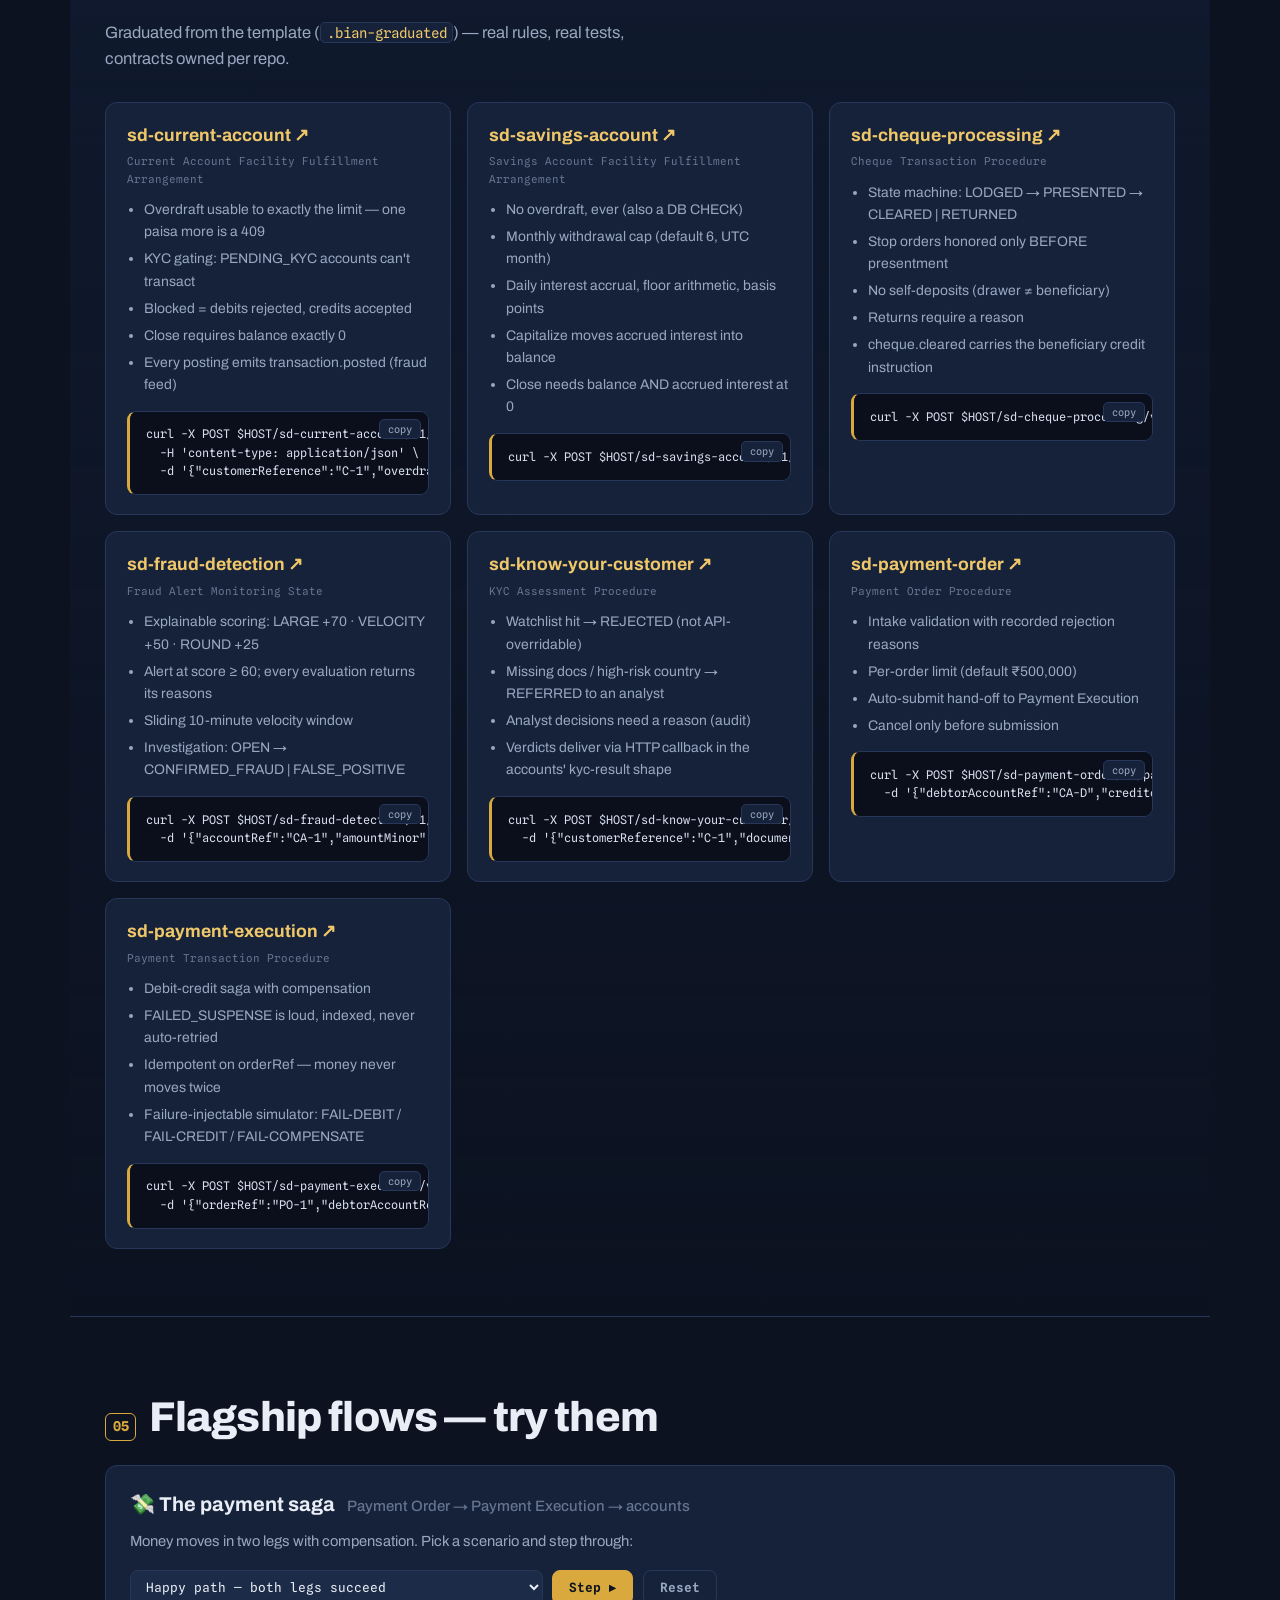
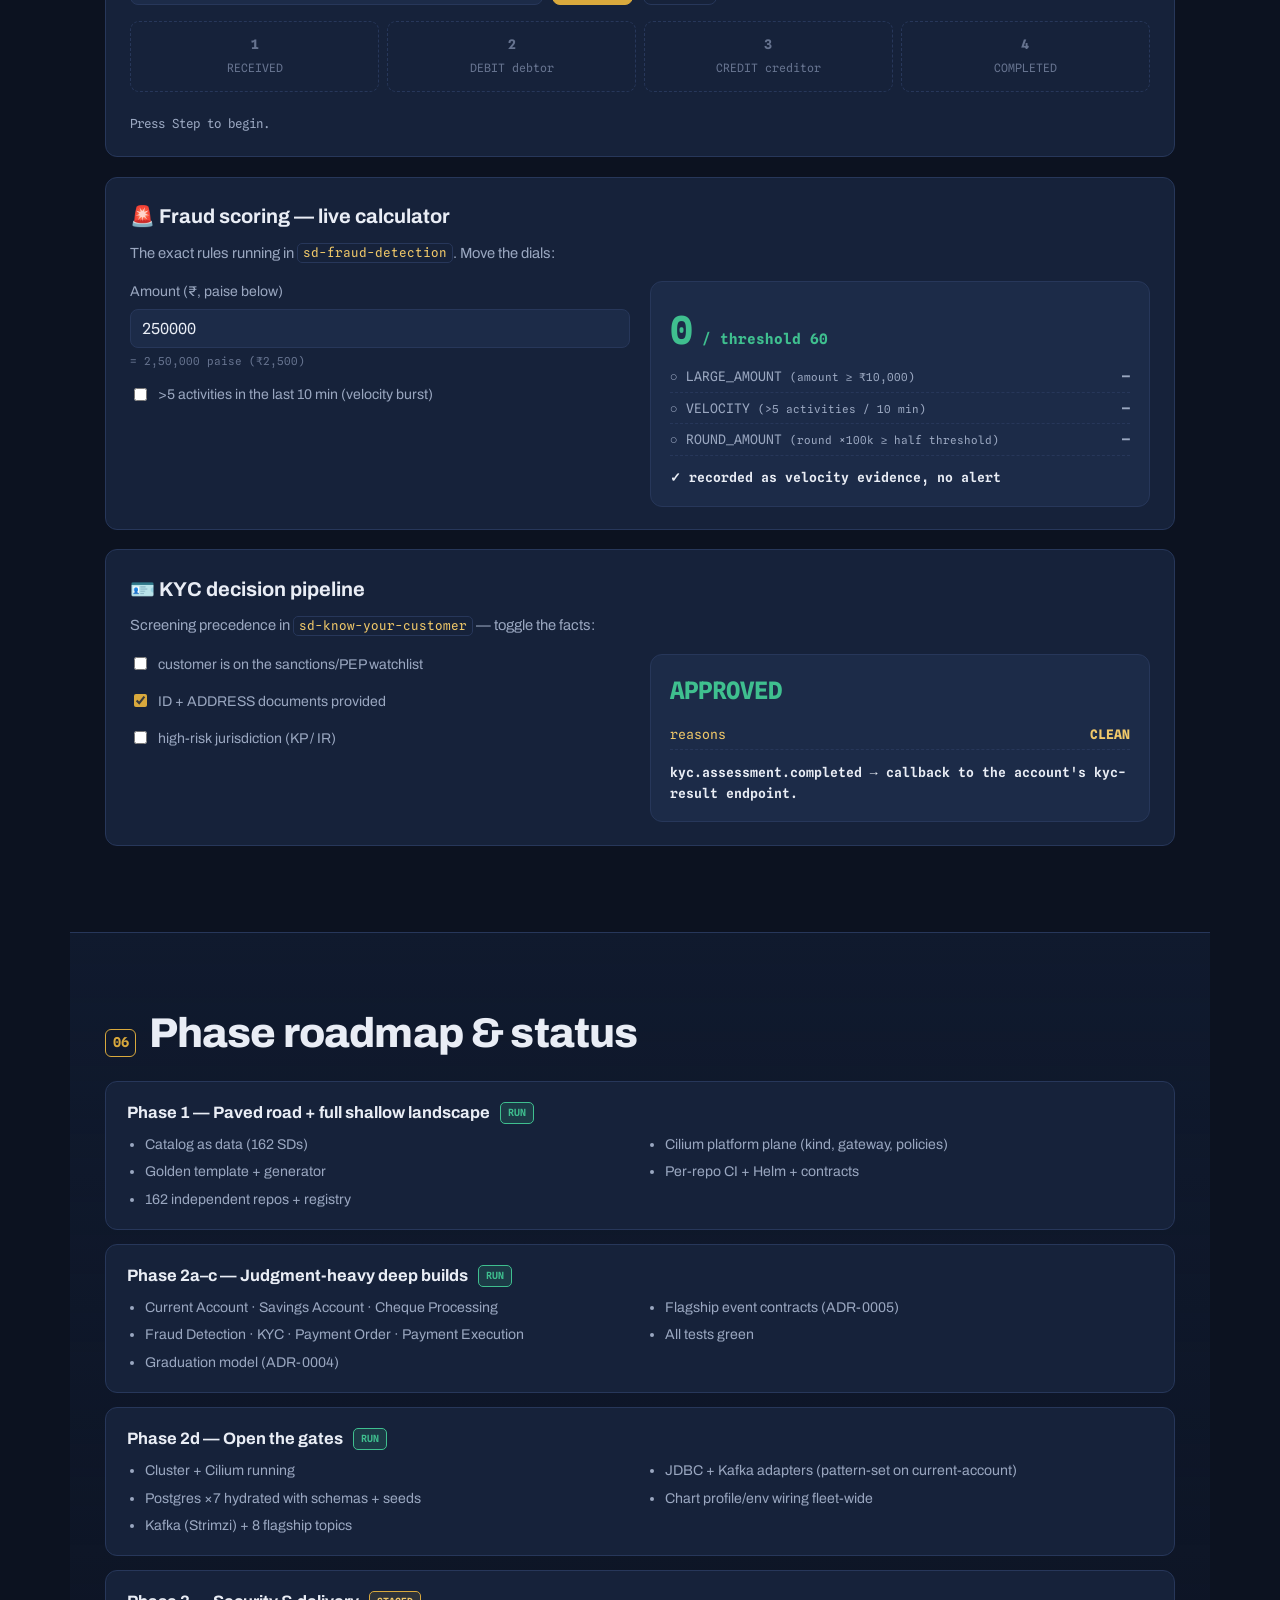
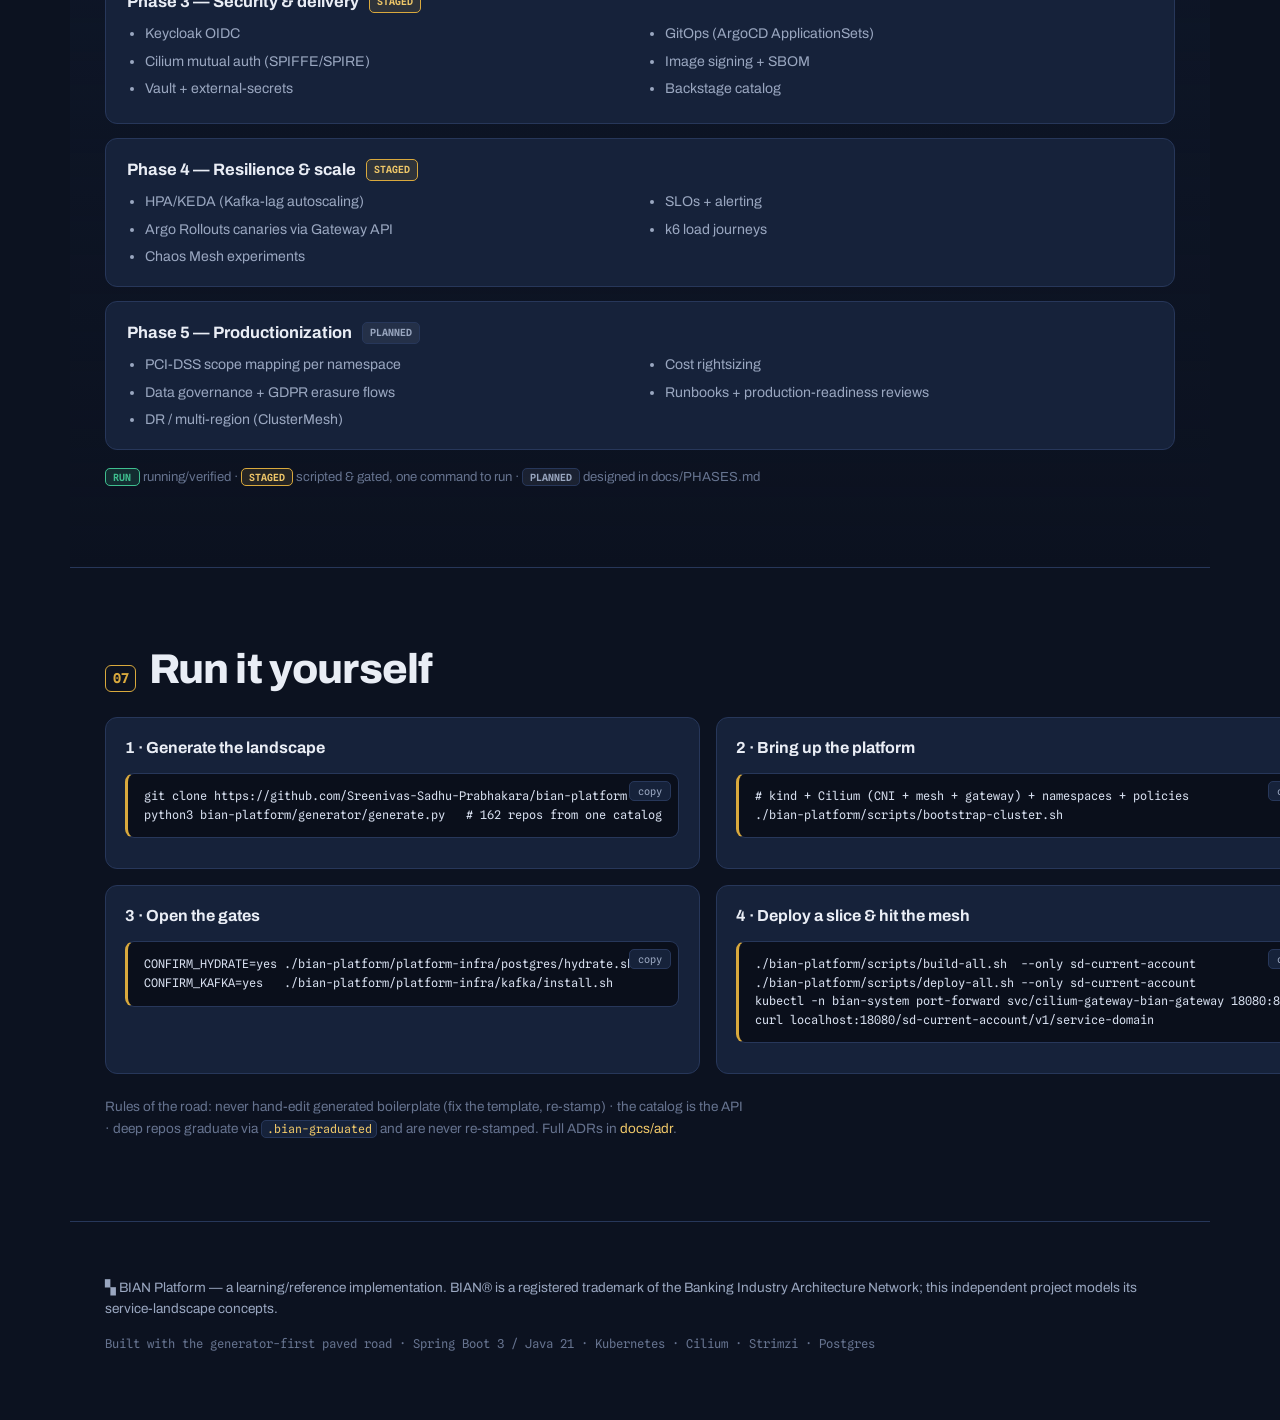
==== commit e7ba51ff: "Master Catalog goes interactive (heritage bank theming) docs-site/catalog.html: the full 162-entry c" ====
--- a/docs-site/index.html
+++ b/docs-site/index.html
@@ -23,7 +23,7 @@
     <a href="#phases">Phases</a>
     <a href="#run">Run it</a>
   </nav>
-  <a class="gh" href="https://github.com/Sreenivas-Sadhu-Prabhakara/bian-platform/blob/main/MASTER-CATALOG.md" target="_blank" rel="noopener">Master Catalog ↗</a>
+  <a class="gh" href="catalog.html">Master Catalog</a>
   <a class="gh" href="https://github.com/Sreenivas-Sadhu-Prabhakara/bian-platform" target="_blank" rel="noopener">GitHub ↗</a>
 </header>
 
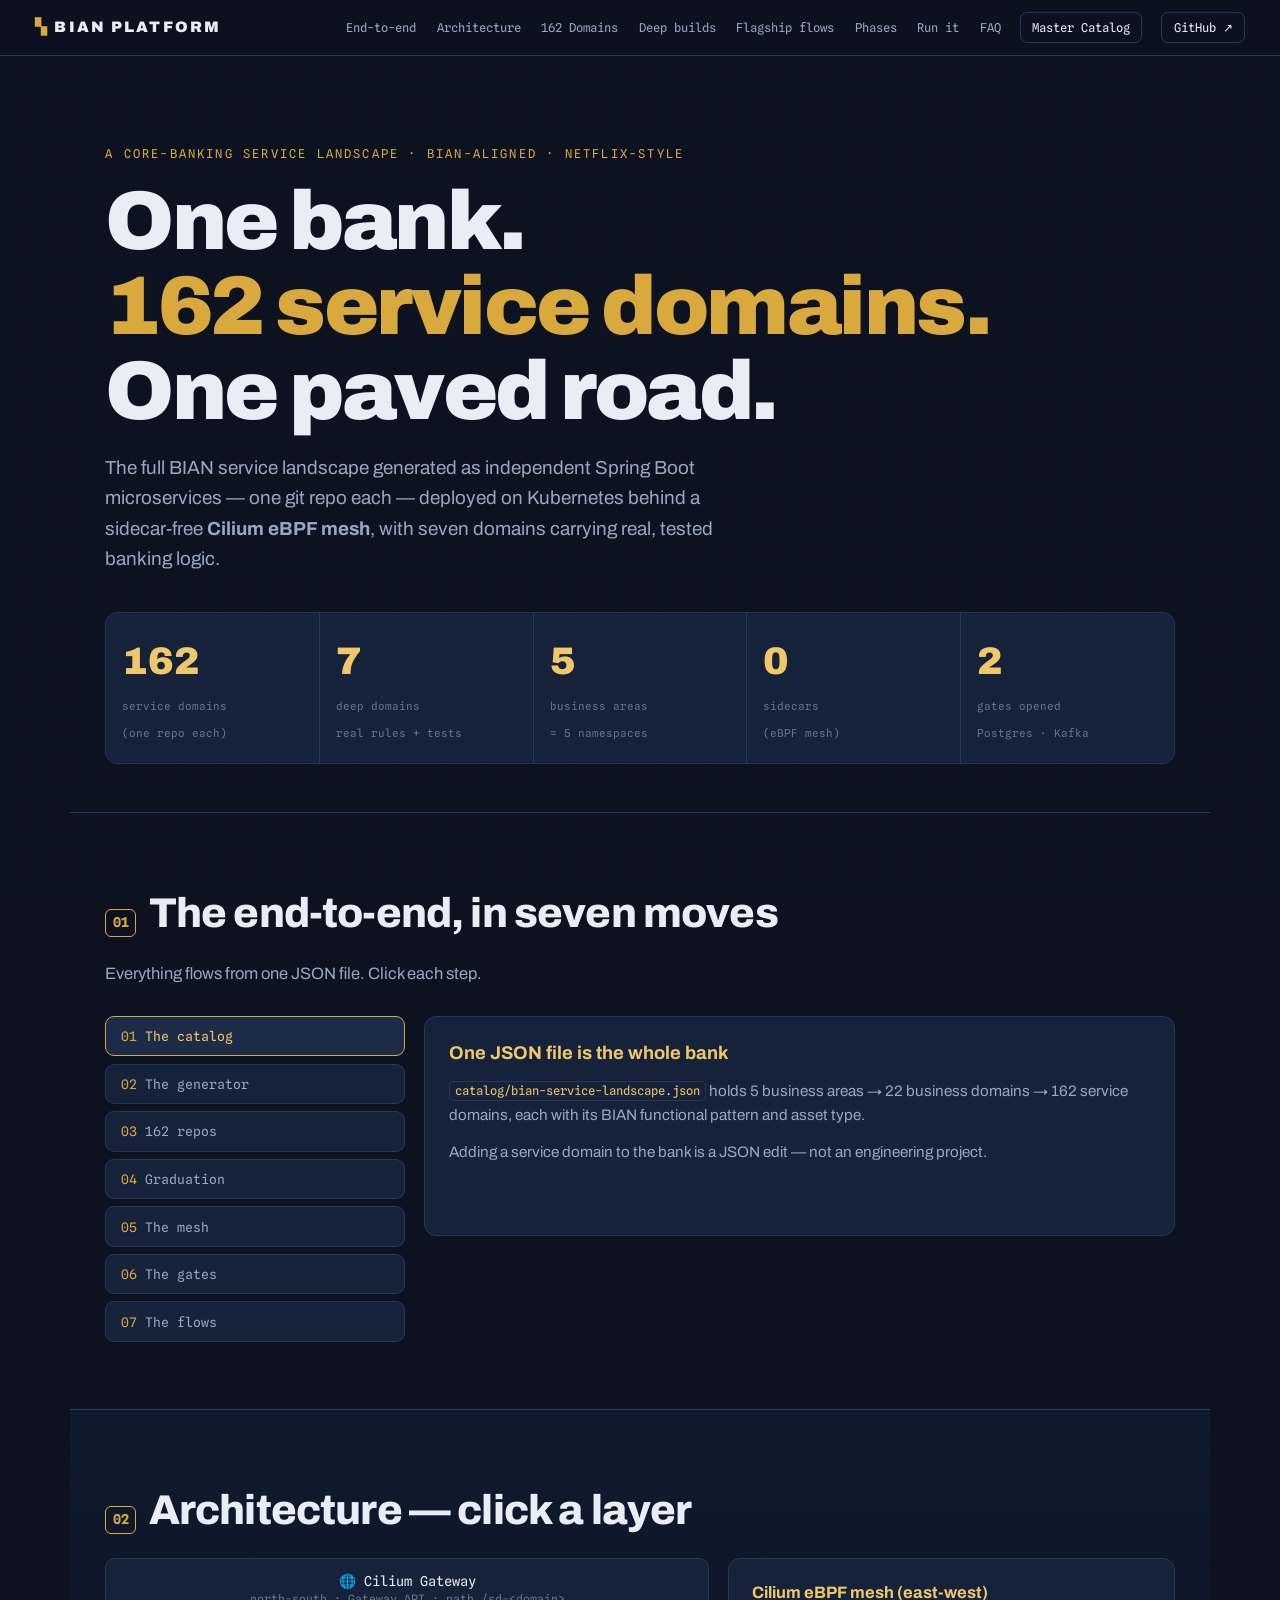
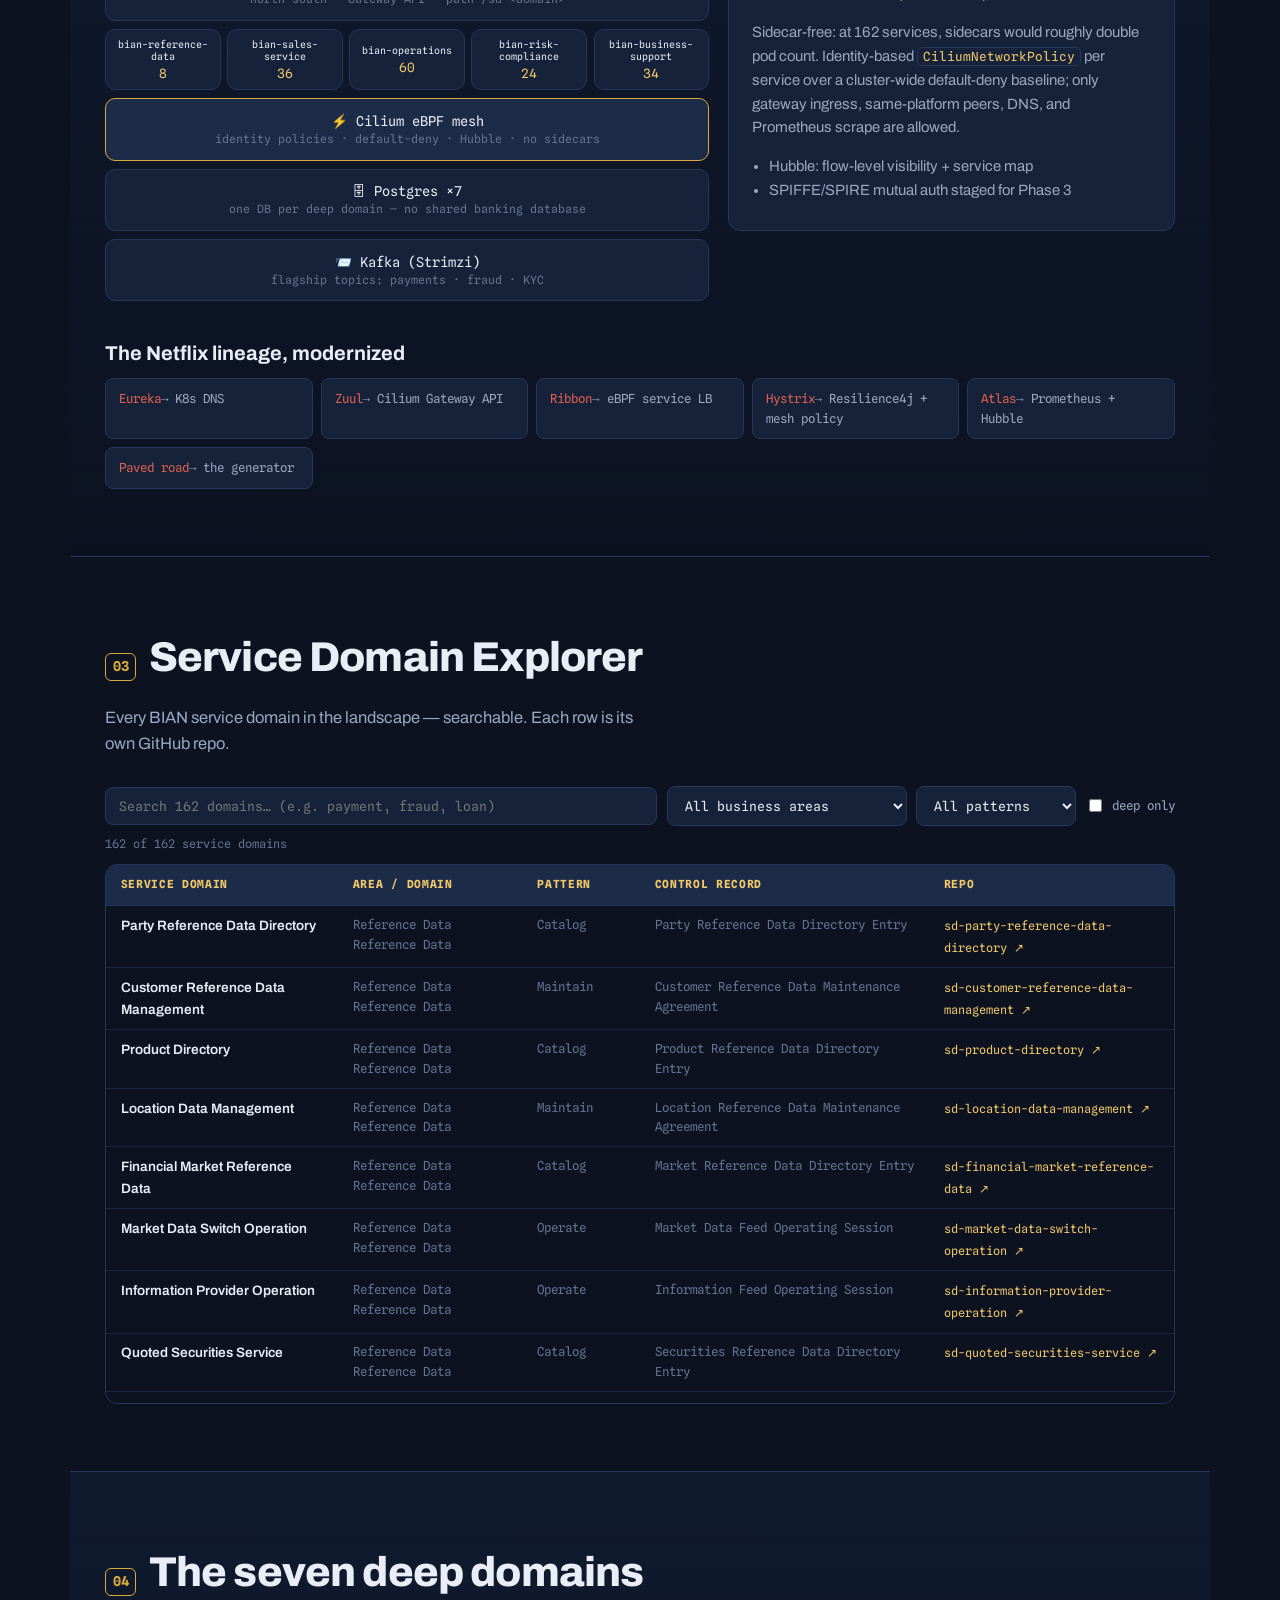
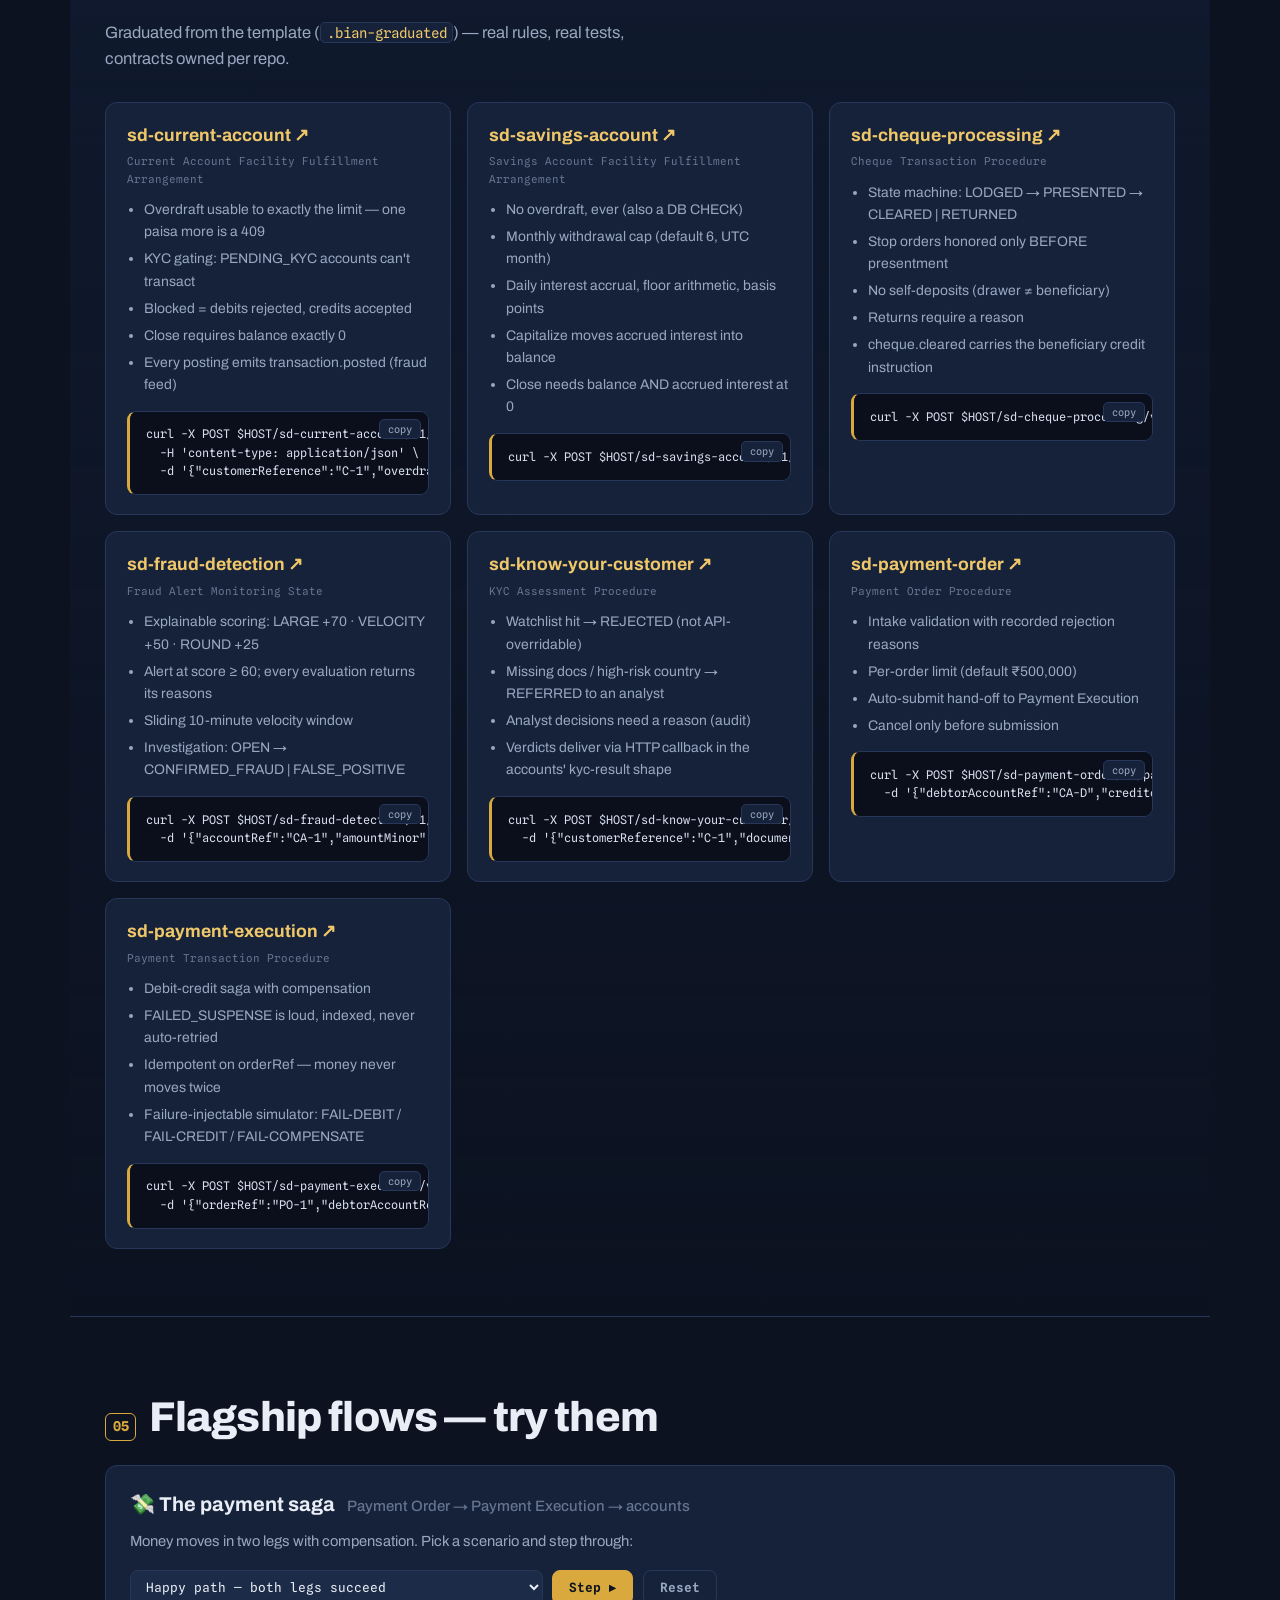
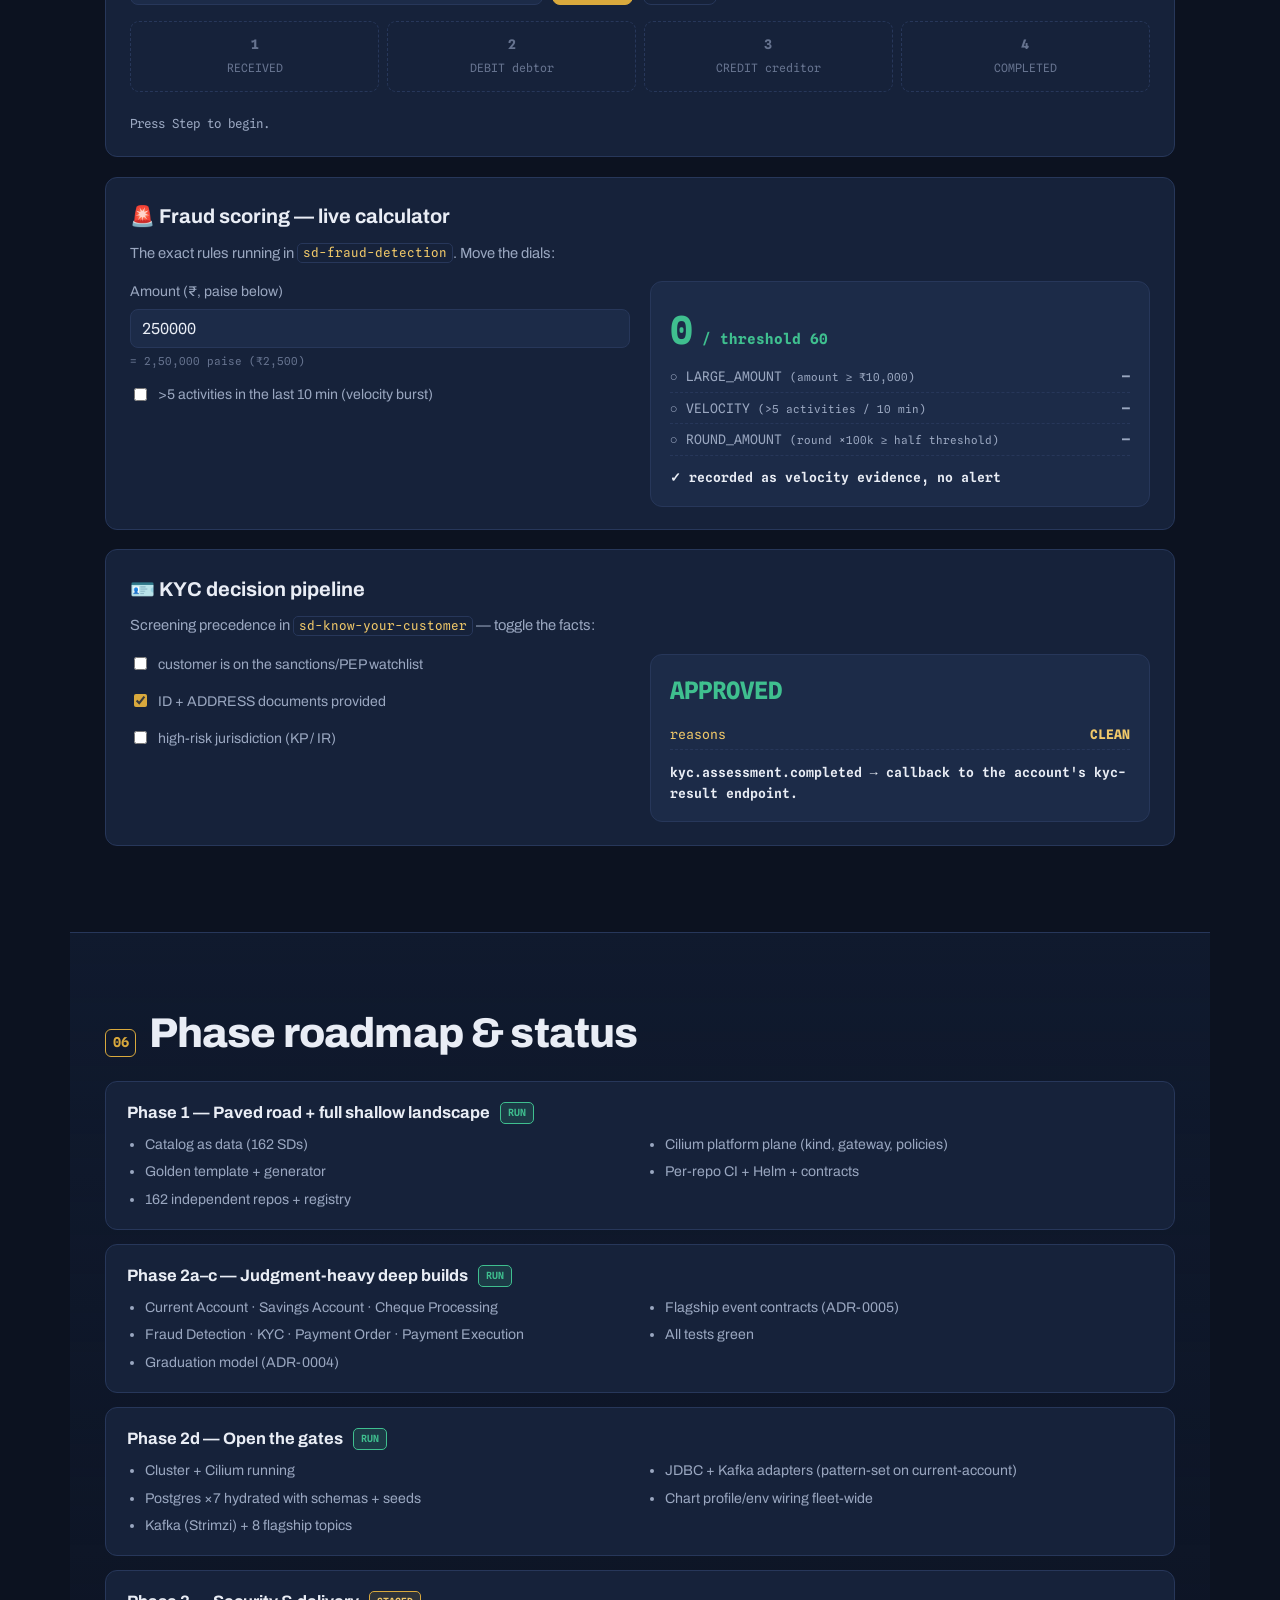
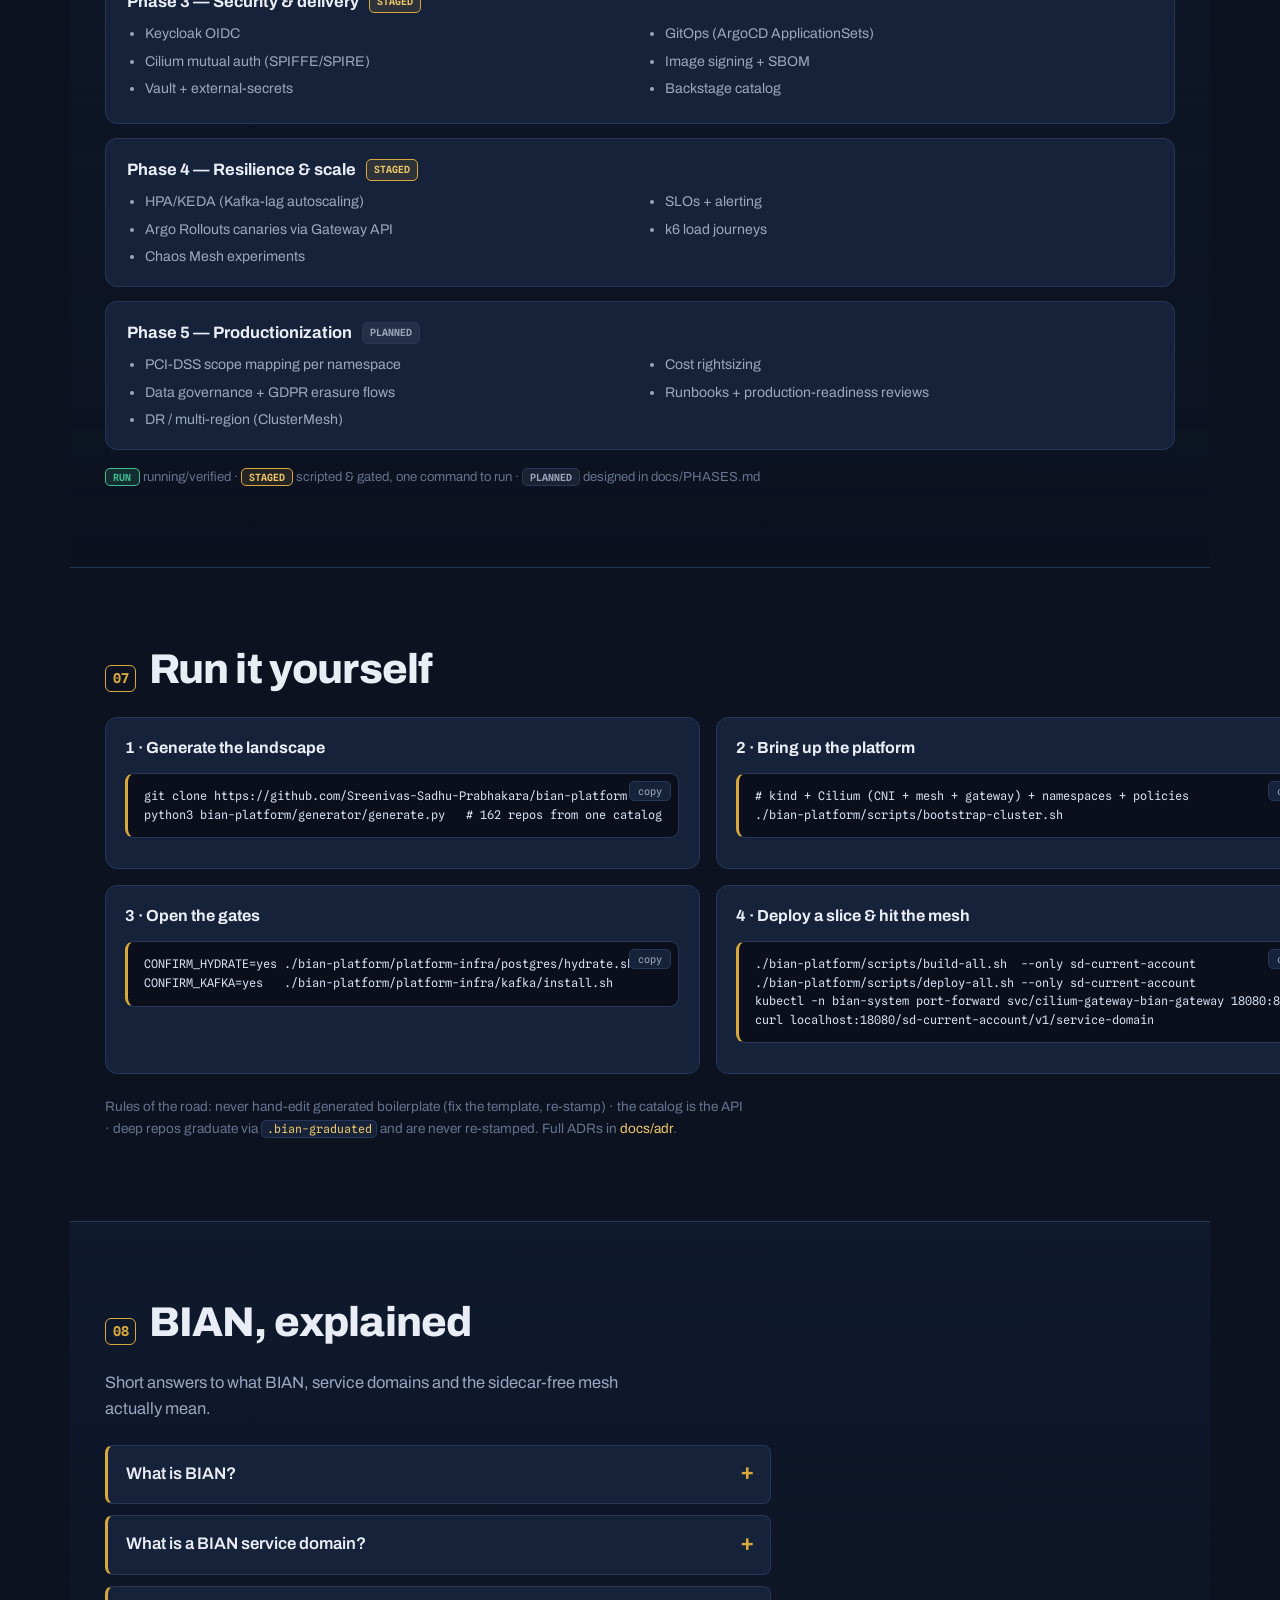
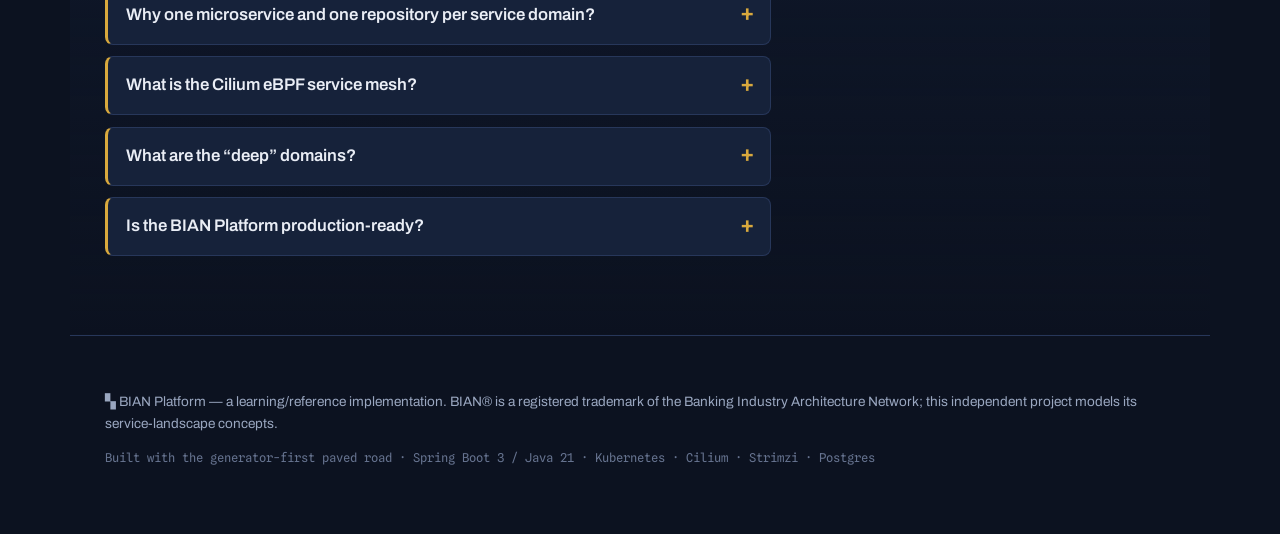
==== commit 3c97292c: "SEO: full meta, Open Graph/Twitter, JSON-LD, FAQ + OG images - docs-site index + catalog: canonical," ====
--- a/docs-site/index.html
+++ b/docs-site/index.html
@@ -9,6 +9,118 @@
   <link rel="preconnect" href="https://fonts.gstatic.com" crossorigin />
   <link href="https://fonts.googleapis.com/css2?family=Archivo:wght@400;500;600;800;900&family=Spline+Sans+Mono:wght@400;500;600&display=swap" rel="stylesheet" />
   <link rel="stylesheet" href="styles.css" />
+
+  <!-- SEO:START (idempotent; regenerated as a block) -->
+  <meta name="keywords" content="BIAN, Banking Industry Architecture Network, BIAN service domains, core banking, banking microservices, Spring Boot, Kubernetes, Cilium, eBPF service mesh, service domain landscape, core banking architecture, Netflix-style microservices, banking reference architecture, functional patterns, control records" />
+  <meta name="author" content="Sreenivas Sadhu Prabhakara" />
+  <meta name="robots" content="index, follow, max-image-preview:large, max-snippet:-1, max-video-preview:-1" />
+  <meta name="theme-color" content="#0c1220" />
+  <link rel="canonical" href="https://sreenivas-sadhu-prabhakara.github.io/bian-platform/" />
+
+  <meta property="og:site_name" content="BIAN Platform" />
+  <meta property="og:title" content="BIAN Platform — 162 banking service domains on a Cilium mesh" />
+  <meta property="og:description" content="The full BIAN service landscape as 162 independent Spring Boot microservices — one repo each — on Kubernetes behind a sidecar-free Cilium eBPF mesh, with seven domains carrying real, tested banking logic." />
+  <meta property="og:type" content="website" />
+  <meta property="og:url" content="https://sreenivas-sadhu-prabhakara.github.io/bian-platform/" />
+  <meta property="og:locale" content="en" />
+  <meta property="og:image" content="https://sreenivas-sadhu-prabhakara.github.io/bian-platform/assets/og/bian-platform.png" />
+  <meta property="og:image:secure_url" content="https://sreenivas-sadhu-prabhakara.github.io/bian-platform/assets/og/bian-platform.png" />
+  <meta property="og:image:type" content="image/png" />
+  <meta property="og:image:width" content="1200" />
+  <meta property="og:image:height" content="630" />
+  <meta property="og:image:alt" content="BIAN Platform — one bank, 162 service domains on a Cilium eBPF mesh." />
+
+  <meta name="twitter:card" content="summary_large_image" />
+  <meta name="twitter:title" content="BIAN Platform — 162 banking service domains" />
+  <meta name="twitter:description" content="The full BIAN service landscape as independent Spring Boot microservices on Kubernetes behind a sidecar-free Cilium eBPF mesh." />
+  <meta name="twitter:image" content="https://sreenivas-sadhu-prabhakara.github.io/bian-platform/assets/og/bian-platform.png" />
+  <meta name="twitter:image:alt" content="BIAN Platform — 162 service domains." />
+
+  <link rel="icon" type="image/svg+xml" href="/bian-platform/assets/favicon.svg" />
+  <link rel="icon" type="image/png" sizes="32x32" href="/bian-platform/assets/favicon-32.png" />
+  <link rel="apple-touch-icon" sizes="180x180" href="/bian-platform/assets/apple-touch-icon.png" />
+  <link rel="manifest" href="/bian-platform/site.webmanifest" />
+
+  <script type="application/ld+json">
+  {
+    "@context": "https://schema.org",
+    "@graph": [
+      {
+        "@type": "WebSite",
+        "@id": "https://sreenivas-sadhu-prabhakara.github.io/bian-platform/#website",
+        "url": "https://sreenivas-sadhu-prabhakara.github.io/bian-platform/",
+        "name": "BIAN Platform",
+        "description": "A BIAN-aligned core-banking microservice landscape of 162 service domains on a Cilium eBPF mesh.",
+        "inLanguage": "en",
+        "publisher": { "@id": "https://sreenivas-sadhu-prabhakara.github.io/bian-platform/#author" }
+      },
+      {
+        "@type": "Person",
+        "@id": "https://sreenivas-sadhu-prabhakara.github.io/bian-platform/#author",
+        "name": "Sreenivas Sadhu Prabhakara",
+        "url": "https://github.com/Sreenivas-Sadhu-Prabhakara"
+      },
+      {
+        "@type": "SoftwareSourceCode",
+        "name": "bian-platform",
+        "description": "The full BIAN service landscape generated as 162 independent Spring Boot microservices — one repository per service domain — deployed on Kubernetes behind a sidecar-free Cilium eBPF mesh, with seven deep domains carrying real, tested banking logic.",
+        "url": "https://sreenivas-sadhu-prabhakara.github.io/bian-platform/",
+        "codeRepository": "https://github.com/Sreenivas-Sadhu-Prabhakara/bian-platform",
+        "programmingLanguage": "Java",
+        "runtimePlatform": "Spring Boot",
+        "keywords": "BIAN, service domains, core banking, microservices, Spring Boot, Kubernetes, Cilium",
+        "author": { "@id": "https://sreenivas-sadhu-prabhakara.github.io/bian-platform/#author" },
+        "about": [
+          { "@type": "Thing", "name": "BIAN" },
+          { "@type": "Thing", "name": "Core banking architecture" },
+          { "@type": "Thing", "name": "Banking microservices" }
+        ]
+      },
+      {
+        "@type": "BreadcrumbList",
+        "itemListElement": [
+          { "@type": "ListItem", "position": 1, "name": "BIAN Platform", "item": "https://sreenivas-sadhu-prabhakara.github.io/bian-platform/" }
+        ]
+      },
+      {
+        "@type": "FAQPage",
+        "mainEntity": [
+          {
+            "@type": "Question",
+            "name": "What is BIAN?",
+            "acceptedAnswer": { "@type": "Answer", "text": "BIAN (the Banking Industry Architecture Network) is a global not-for-profit that defines a standard reference architecture decomposing a bank into around 300 independent service domains, each owning a single business capability. This platform implements 162 of them as independent microservices." }
+          },
+          {
+            "@type": "Question",
+            "name": "What is a BIAN service domain?",
+            "acceptedAnswer": { "@type": "Answer", "text": "A service domain is the smallest unit of business capability in BIAN — for example Payment Execution, Customer Offer or Fraud Evaluation. Each owns one control record and exposes it through standard BIAN action terms such as Initiate, Retrieve, Update and Control." }
+          },
+          {
+            "@type": "Question",
+            "name": "Why one microservice and one repository per service domain?",
+            "acceptedAnswer": { "@type": "Answer", "text": "It follows the Netflix-style multi-repo model: each domain is independently owned, built, tested and deployed, so a team can ship one capability without touching the rest of the bank. This platform generates one Spring Boot repository per service domain." }
+          },
+          {
+            "@type": "Question",
+            "name": "What is the Cilium eBPF service mesh?",
+            "acceptedAnswer": { "@type": "Answer", "text": "Cilium provides a sidecar-free service mesh using eBPF in the Linux kernel, giving identity-based network policy and observability between the service domains without the overhead of a per-pod proxy sidecar." }
+          },
+          {
+            "@type": "Question",
+            "name": "What are the deep domains?",
+            "acceptedAnswer": { "@type": "Answer", "text": "Seven domains carry real, tested banking logic — such as the debit-credit payments saga — rather than scaffolding. The remaining domains are Phase-1 BIAN-shaped scaffolds: a real REST API over an in-memory store, ready to be filled with domain logic." }
+          },
+          {
+            "@type": "Question",
+            "name": "Is the BIAN Platform production-ready?",
+            "acceptedAnswer": { "@type": "Answer", "text": "No. It is an educational reference landscape, not a real bank, and is not affiliated with, endorsed by, or certified by BIAN (the Banking Industry Architecture Network)." }
+          }
+        ]
+      }
+    ]
+  }
+  </script>
+  <!-- SEO:END -->
 </head>
 <body>
 
@@ -22,6 +134,7 @@
     <a href="#flows">Flagship flows</a>
     <a href="#phases">Phases</a>
     <a href="#run">Run it</a>
+    <a href="#faq">FAQ</a>
   </nav>
   <a class="gh" href="catalog.html">Master Catalog</a>
   <a class="gh" href="https://github.com/Sreenivas-Sadhu-Prabhakara/bian-platform" target="_blank" rel="noopener">GitHub ↗</a>
@@ -197,6 +310,38 @@
     <p class="run-note">Rules of the road: never hand-edit generated boilerplate (fix the template, re-stamp) · the catalog is the API · deep repos graduate via <code>.bian-graduated</code> and are never re-stamped. Full ADRs in <a href="https://github.com/Sreenivas-Sadhu-Prabhakara/bian-platform/tree/main/docs/adr" target="_blank" rel="noopener">docs/adr</a>.</p>
   </section>
 
+  <!-- FAQ -->
+  <section id="faq" class="band band-alt">
+    <h2><span class="no">08</span>BIAN, explained</h2>
+    <p class="faq-intro">Short answers to what BIAN, service domains and the sidecar-free mesh actually mean.</p>
+    <div class="faq">
+      <details>
+        <summary>What is BIAN?</summary>
+        <div class="a">BIAN (the Banking Industry Architecture Network) is a global not-for-profit that defines a standard reference architecture decomposing a bank into around 300 independent <strong>service domains</strong>, each owning a single business capability. This platform implements 162 of them as independent microservices.</div>
+      </details>
+      <details>
+        <summary>What is a BIAN service domain?</summary>
+        <div class="a">A service domain is the smallest unit of business capability in BIAN — for example Payment Execution, Customer Offer or Fraud Evaluation. Each owns one <em>control record</em> and exposes it through standard BIAN action terms such as Initiate, Retrieve, Update and Control.</div>
+      </details>
+      <details>
+        <summary>Why one microservice and one repository per service domain?</summary>
+        <div class="a">It follows the Netflix-style multi-repo model: each domain is independently owned, built, tested and deployed, so a team can ship one capability without touching the rest of the bank. This platform generates one Spring Boot repository per service domain.</div>
+      </details>
+      <details>
+        <summary>What is the Cilium eBPF service mesh?</summary>
+        <div class="a">Cilium provides a <strong>sidecar-free</strong> service mesh using eBPF in the Linux kernel, giving identity-based network policy and observability between the service domains without the overhead of a per-pod proxy sidecar.</div>
+      </details>
+      <details>
+        <summary>What are the “deep” domains?</summary>
+        <div class="a">Seven domains carry real, tested banking logic — such as the debit-credit payments saga — rather than scaffolding. The rest are Phase-1 BIAN-shaped scaffolds: a real REST API over an in-memory store, ready to be filled with domain logic.</div>
+      </details>
+      <details>
+        <summary>Is the BIAN Platform production-ready?</summary>
+        <div class="a">No. It is an educational reference landscape, not a real bank, and is not affiliated with, endorsed by, or certified by BIAN (the Banking Industry Architecture Network).</div>
+      </details>
+    </div>
+  </section>
+
 </main>
 
 <footer class="foot">
--- a/docs-site/styles.css
+++ b/docs-site/styles.css
@@ -236,4 +236,15 @@
 .foot { max-width: var(--maxw); margin: 0 auto; padding: 2.6rem clamp(1rem, 4vw, 2.2rem) 3.4rem; border-top: 1px solid var(--line); color: var(--ink-dim); font-size: .85rem; }
 .foot-dim { color: var(--ink-faint); font-size: .76rem; font-family: var(--mono); }
 
+/* faq */
+.faq-intro { color: var(--ink-dim); max-width: 62ch; margin: 0 0 1.4rem; }
+.faq { max-width: 74ch; }
+.faq details { background: var(--panel); border: 1px solid var(--line); border-left: 3px solid var(--gold); border-radius: 8px; margin-bottom: .7rem; }
+.faq summary { list-style: none; cursor: pointer; position: relative; padding: .95rem 2.6rem .95rem 1.1rem; font-weight: 600; font-size: 1.05rem; color: var(--ink); }
+.faq summary::-webkit-details-marker { display: none; }
+.faq summary::after { content: "+"; position: absolute; right: 1.1rem; top: 50%; transform: translateY(-50%); font-family: var(--mono); color: var(--gold); font-size: 1.3rem; }
+.faq details[open] summary::after { content: "\2013"; }
+.faq .a { padding: 0 1.1rem 1.1rem; color: var(--ink-dim); max-width: 72ch; }
+.faq .a strong { color: var(--ink); }
+
 @media (prefers-reduced-motion: reduce) { * { transition: none !important; scroll-behavior: auto !important; } }
